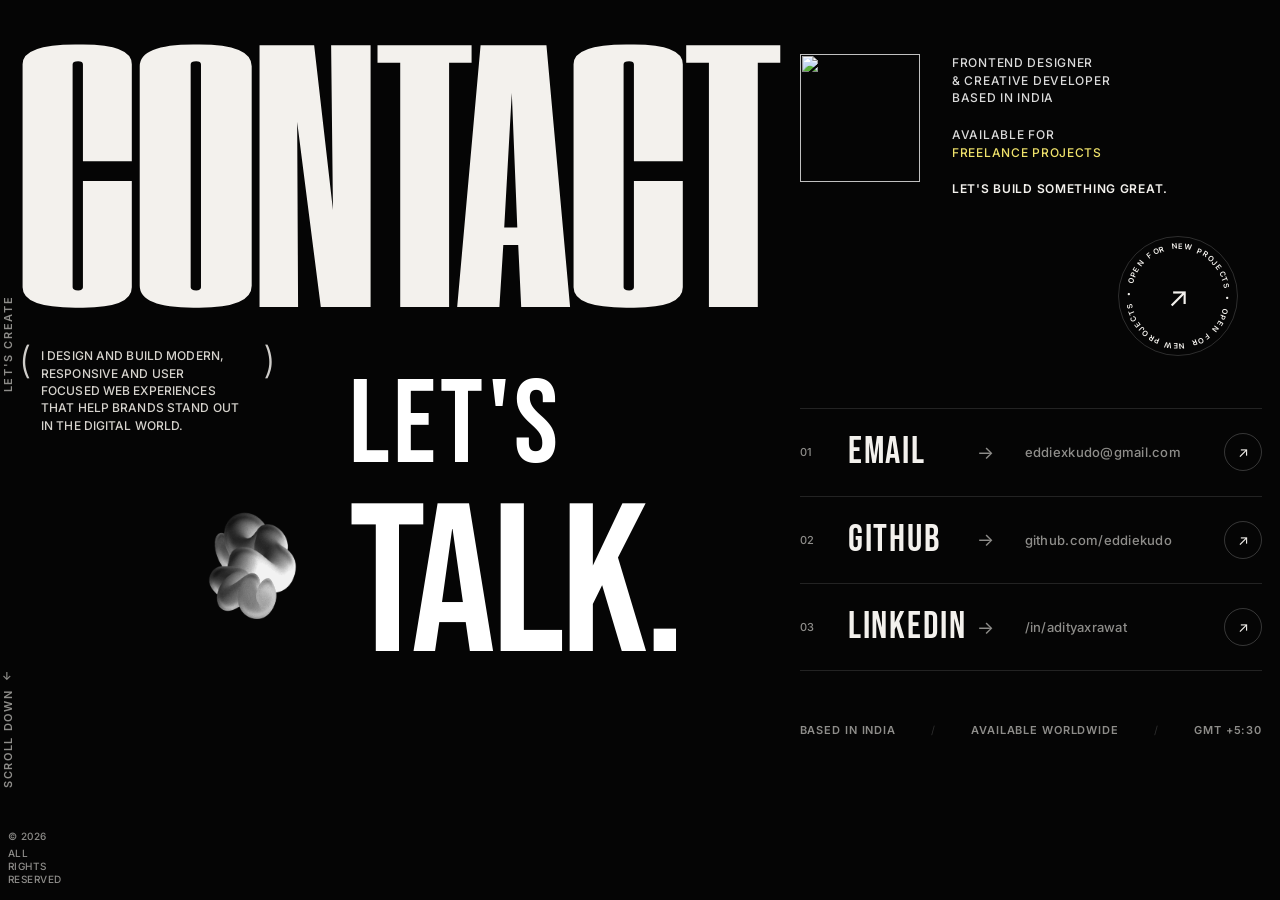
==== figma-ready.html @ 87f1a705 "Initial commit" ====
<!DOCTYPE html>
<html lang="en">
<head>
  <meta charset="UTF-8">
  <meta name="viewport" content="width=device-width, initial-scale=1.0">
  <title>Contact — Portfolio (Figma Ready)</title>
  <link rel="preconnect" href="https://fonts.googleapis.com">
  <link rel="preconnect" href="https://fonts.gstatic.com" crossorigin>
  <link href="https://fonts.googleapis.com/css2?family=Antonio:wght@700&family=Bebas+Neue&family=Saira+Extra+Condensed:wght@700;800&family=Inter:wght@300;400;500;600;700&display=swap" rel="stylesheet">
  <style>
    /* Design System & Custom Tokens */
    :root {
      --bg: #050505;
      --text: #f3f1ed;
      --muted: #8e8d8a;
      --line: rgba(255, 255, 255, 0.12);
      --line-strong: rgba(255, 255, 255, 0.28);
      --accent: #efe26b; /* Accent warm yellow */
      --font-display: "Druk Condensed Super", "Antonio", "Saira Extra Condensed", "Bebas Neue", sans-serif;
      --font-body: "Inter", sans-serif;
      --transition-smooth: all 0.4s cubic-bezier(0.25, 1, 0.5, 1);
    }

    /* Local Druk Font Linking */
    @font-face {
      font-family: "Druk Condensed Super";
      src: url("assets/fonts/DrukXXCond-Super.woff2") format("woff2"),
           url("assets/fonts/DrukXXCond-Super-Trial.otf") format("opentype"),
           url("assets/fonts/DrukXXCond-Super.woff") format("woff"),
           url("assets/fonts/DrukXXCond-Super.ttf") format("truetype"),
           url("assets/fonts/DrukXXCond-Super.otf") format("opentype");
      font-weight: 900;
      font-style: normal;
      font-display: swap;
    }

    /* Reset and Global Styles */
    * {
      box-sizing: border-box;
      margin: 0;
      padding: 0;
    }

    html, body {
      background-color: var(--bg);
      color: var(--text);
      font-family: var(--font-body);
      overflow-x: hidden;
      min-height: 100vh;
      -webkit-font-smoothing: antialiased;
    }

    /* Page Container */
    .page {
      padding: 32px 48px 24px;
      min-height: 100vh;
      display: flex;
      flex-direction: column;
      justify-content: space-between;
      max-width: 1800px;
      margin: 0 auto;
    }

    /* Header Topbar */
    .topbar {
      display: flex;
      justify-content: space-between;
      align-items: center;
      font-size: 12px;
      font-weight: 600;
      letter-spacing: 0.12em;
      text-transform: uppercase;
      color: var(--text);
      z-index: 10;
    }

    .topbar .brand {
      display: flex;
      align-items: center;
    }

    .topbar .brand .dot {
      width: 6px;
      height: 6px;
      border-radius: 50%;
      background-color: var(--text);
      display: inline-block;
      margin-left: 8px;
    }

    .topbar .menu {
      display: flex;
      align-items: center;
      cursor: pointer;
      transition: opacity 0.2s ease;
    }

    .topbar .menu:hover {
      opacity: 0.8;
    }

    .topbar .menu .plus {
      margin-left: 8px;
      font-size: 13px;
      font-weight: 400;
    }

    /* Hero Section Layout Grid */
    .hero {
      display: grid;
      grid-template-columns: 1.45fr 1fr;
      gap: 64px;
      margin-top: 40px;
      align-items: start;
      flex-grow: 1;
    }

    /* Left Column */
    .left-col {
      position: relative;
      padding-left: 88px; /* Room for absolutely positioned vertical indicators */
      height: 100%;
      display: flex;
      flex-direction: column;
    }

    /* Sidebar Information on Far Left */
    .sidebar-info {
      position: absolute;
      left: 0;
      top: 0;
      bottom: 0;
      width: 88px;
      pointer-events: none;
    }

    .vertical-label {
      font-size: 11px;
      font-weight: 600;
      letter-spacing: 0.15em;
      color: var(--muted);
      text-transform: uppercase;
      position: absolute;
      white-space: nowrap;
    }

    .vertical-label.lets-create {
      top: 35%;
      transform: rotate(-90deg) translateX(-50%);
      transform-origin: left center;
    }

    .vertical-label.scroll-down {
      bottom: 150px;
      transform: rotate(-90deg) translateX(-50%);
      transform-origin: left center;
      display: flex;
      align-items: center;
      gap: 8px;
    }

    .vertical-label.scroll-down .arrow-down {
      transform: rotate(90deg); /* Adjust arrow for reading perspective */
      display: inline-block;
    }

    .copyright {
      position: absolute;
      left: 0;
      bottom: 0;
      display: flex;
      flex-direction: column;
      gap: 4px;
      font-size: 10px;
      font-weight: 500;
      letter-spacing: 0.05em;
      color: var(--muted);
      line-height: 1.3;
    }

    /* CONTACT Title */
    .contact-title {
      font-family: var(--font-display);
      font-weight: 900;
      font-size: clamp(80px, 27.5vw, 415px);
      line-height: 0.8;
      letter-spacing: -0.01vw;
      text-transform: uppercase;
      color: var(--text);
      margin-bottom: 40px;
      display: inline-block;
      transform: scaleX(2.67);
      transform-origin: left center;
    }

    /* Left Subgrid Structure */
    .left-subgrid {
      display: grid;
      grid-template-columns: 1.05fr 1fr;
      grid-template-rows: auto auto;
      column-gap: 48px;
      row-gap: 24px;
    }

    .intro-box {
      grid-row: 1;
      grid-column: 1;
      align-self: start;
      position: relative;
      padding: 0 28px;
      max-width: 320px;
    }

    .lets-text-wrapper {
      grid-row: 1;
      grid-column: 2;
      align-self: start;
    }

    .hand-card-wrapper {
      grid-row: 2;
      grid-column: 1;
      align-self: end;
    }

    .talk-text-wrapper {
      grid-row: 2;
      grid-column: 2;
      align-self: end;
    }

    .intro-text {
      font-size: 13px;
      font-weight: 500;
      line-height: 1.45;
      letter-spacing: 0.01em;
      color: #d6d3cd;
      text-transform: uppercase;
    }

    .paren {
      position: absolute;
      font-size: 44px;
      font-weight: 300;
      line-height: 1;
      color: var(--text);
      opacity: 0.85;
    }

    .paren-left {
      left: 4px;
      top: -8px;
    }

    .paren-right {
      right: 4px;
      top: -8px;
    }

    .hand-card {
      position: relative;
      width: 172px;
      aspect-ratio: 0.72;
      margin-left: auto; /* Push card to align with the right of column 1 */
      cursor: pointer;
    }

    .hand-card img,
    .hand-card model-viewer {
      width: 100%;
      height: 100%;
      object-fit: contain;
      transition: transform 0.8s cubic-bezier(0.25, 1, 0.5, 1);
    }

    .hand-card img {
      filter: invert(1) contrast(1.15) brightness(0.95);
      mix-blend-mode: screen; /* Removes background of the inverted image to float like a sticker */
    }

    .hand-card:hover img,
    .hand-card:hover model-viewer {
      transform: scale(1.06);
    }

    .lets-talk-wrapper {
      grid-row: 1 / span 2;
      grid-column: 2;
      align-self: start;
      color: #fff;
      font-family: 'Bebas Neue', sans-serif;
      white-space: nowrap;
    }

    .lets-text {
      margin: 0;
      font-size: clamp(80px, 9.25vw, 140px);
      line-height: 1.357;
      letter-spacing: 4.2px;
      text-transform: uppercase;
      font-weight: 400;
    }

    .talk-text {
      margin: 0;
      font-size: clamp(140px, 16.5vw, 250px);
      line-height: 0.76;
      letter-spacing: -5px;
      text-transform: uppercase;
      font-weight: 400;
    }

    /* Right Column */
    .right-col {
      display: flex;
      flex-direction: column;
      gap: 40px;
      padding-top: 12px;
    }

    /* Bio Section with Spark + Text */
    .bio-container {
      display: flex;
      gap: 32px;
      align-items: flex-start;
    }

    .wheel-wrapper {
      flex-shrink: 0;
      width: 142px;
      height: 152px;
      position: relative;
    }

    .wheel-graphic {
      width: 100%;
      height: 100%;
      object-fit: contain;
      display: block;
    }

    @keyframes slow-spin {
      from {
        transform: rotate(0deg);
      }
      to {
        transform: rotate(360deg);
      }
    }

    .bio-text {
      display: flex;
      flex-direction: column;
      gap: 20px;
    }

    .bio-paragraph {
      font-size: 13px;
      font-weight: 500;
      line-height: 1.45;
      letter-spacing: 0.06em;
      color: #dbdbdb;
      text-transform: uppercase;
    }

    .bio-paragraph .accent {
      color: var(--accent);
    }

    .bio-cta {
      font-size: 13px;
      font-weight: 600;
      letter-spacing: 0.06em;
      color: var(--text);
      text-transform: uppercase;
    }

    /* Badge Rotating Container */
    .badge-container {
      display: flex;
      justify-content: flex-end;
      padding-right: 24px;
    }

    .ring {
      position: relative;
      width: 120px;
      height: 120px;
      border-radius: 50%;
      border: 1px solid rgba(255, 255, 255, 0.16);
      display: grid;
      place-items: center;
      cursor: pointer;
      transition: border-color 0.3s ease;
    }

    .ring:hover {
      border-color: rgba(255, 255, 255, 0.4);
    }

    .circle-text {
      position: absolute;
      inset: 0;
      border-radius: 50%;
      animation: spin 20s linear infinite;
    }

    .circle-text span {
      position: absolute;
      left: 50%;
      top: 50%;
      transform-origin: 0 0;
      color: var(--text);
      font-size: 7.5px;
      font-weight: 600;
      letter-spacing: 0.08em;
      text-transform: uppercase;
      white-space: pre;
    }

    .center-arrow {
      font-size: 28px;
      line-height: 1;
      color: var(--text);
      transition: transform 0.4s cubic-bezier(0.25, 1, 0.5, 1);
    }

    .ring:hover .center-arrow {
      transform: scale(1.15) translate(2px, -2px);
    }

    /* Spin Animation */
    @keyframes spin {
      to {
        transform: rotate(360deg);
      }
    }

    /* Contact Rows List */
    .contact-list {
      border-top: 1px solid var(--line);
      margin-top: 12px;
    }

    .contact-row {
      display: grid;
      grid-template-columns: 48px 1.5fr 48px 2.2fr 48px;
      align-items: center;
      padding: 24px 0;
      border-bottom: 1px solid var(--line);
      text-decoration: none;
      color: var(--text);
      transition: border-color 0.3s ease;
    }

    .row-idx {
      font-size: 11px;
      font-weight: 500;
      letter-spacing: 0.05em;
      color: var(--muted);
    }

    .row-label {
      font-family: 'Bebas Neue', sans-serif;
      font-size: clamp(24px, 3vw, 42px);
      line-height: 1.0;
      letter-spacing: 0.05em;
      text-transform: uppercase;
      font-weight: 400;
      display: inline-block;
      transition: transform 0.4s cubic-bezier(0.25, 1, 0.5, 1);
    }

    .row-arrow-inline {
      font-size: 18px;
      color: var(--muted);
      transition: transform 0.4s cubic-bezier(0.25, 1, 0.5, 1), color 0.3s ease;
    }

    .row-value {
      font-size: 13px;
      font-weight: 500;
      letter-spacing: 0.02em;
      color: var(--muted);
      transition: color 0.3s ease, transform 0.4s cubic-bezier(0.25, 1, 0.5, 1);
    }

    .row-go-circle {
      width: 38px;
      height: 38px;
      border-radius: 50%;
      border: 1px solid rgba(255, 255, 255, 0.2);
      display: grid;
      place-items: center;
      justify-self: end;
      transition: var(--transition-smooth);
    }

    .row-go-arrow {
      font-size: 14px;
      line-height: 1;
      color: var(--text);
      transition: transform 0.4s cubic-bezier(0.25, 1, 0.5, 1), color 0.3s ease;
    }

    /* Premium Hover Interactions for List Items */
    .contact-row:hover {
      border-color: var(--line-strong);
    }

    .contact-row:hover .row-label {
      transform: translateX(6px);
    }

    .contact-row:hover .row-arrow-inline {
      transform: translateX(8px);
      color: var(--accent);
    }

    .contact-row:hover .row-value {
      color: var(--text);
      transform: translateX(4px);
    }

    .contact-row:hover .row-go-circle {
      background-color: var(--text);
      border-color: var(--text);
      transform: scale(1.08) rotate(45deg);
    }

    .contact-row:hover .row-go-arrow {
      color: var(--bg);
    }

    /* Footer Section */
    .footer {
      display: flex;
      justify-content: space-between;
      align-items: center;
      font-size: 11px;
      font-weight: 600;
      letter-spacing: 0.08em;
      color: var(--muted);
      text-transform: uppercase;
      margin-top: 12px;
    }

    .footer-sep {
      color: rgba(255, 255, 255, 0.16);
      font-weight: 400;
    }

    /* ==========================================================================
       Responsive Breakpoints
       ========================================================================== */

    /* Laptop / Small Desktop */
    @media (max-width: 1300px) {
      .hero {
        gap: 40px;
      }
      .left-col {
        padding-left: 72px;
      }
      .sidebar-info {
        width: 72px;
      }
      .left-subgrid {
        gap: 32px;
      }
    }

    /* Tablet Layout */
    @media (max-width: 1024px) {
      .hero {
        grid-template-columns: 1fr;
        gap: 56px;
        margin-top: 24px;
      }
      
      .left-col {
        padding-left: 0; /* Remove side area on tablet for horizontal room */
      }

      .sidebar-info {
        display: none; /* Hide rotated labels on tablet */
      }

      .left-subgrid {
        grid-template-columns: 1.1fr 1fr;
      }

      .right-col {
        gap: 48px;
        padding-top: 0;
      }

      .badge-container {
        justify-content: flex-start;
      }
    }

    /* Small Tablet / Mobile */
    @media (max-width: 768px) {
      .page {
        padding: 24px 20px 20px;
      }

      .headline {
        margin-bottom: 24px;
      }

      .left-subgrid {
        display: flex;
        flex-direction: column;
        gap: 24px;
        align-items: flex-start;
      }

      .intro-box {
        order: 1;
        padding: 0 20px;
        max-width: none;
      }

      .lets-talk-wrapper {
        order: 2;
      }

      .hand-card-wrapper {
        order: 3;
        width: 100%;
      }

      .wheel-wrapper {
        width: 80px;
        height: 86px;
        margin-bottom: 8px;
      }

      .paren-left {
        left: 0;
      }

      .paren-right {
        right: 0;
      }

      .hand-card {
        margin-left: 0; /* Align left on mobile */
        width: 100%;
        max-width: 200px;
        aspect-ratio: 0.75;
      }

      .lets-text {
        font-size: clamp(60px, 10vw, 100px);
      }
      
      .talk-text {
        font-size: clamp(100px, 16vw, 180px);
      }

      /* Compact List Row for Mobile */
      .contact-row {
        grid-template-columns: 32px 1fr auto;
        grid-template-areas: 
          "idx label go"
          "idx value value";
        gap: 8px 12px;
        padding: 18px 0;
      }

      .row-idx {
        grid-area: idx;
        align-self: start;
        margin-top: 4px;
      }

      .row-label {
        grid-area: label;
        font-size: clamp(28px, 6vw, 40px);
      }

      .row-arrow-inline {
        display: none; /* Hide intermediate arrow on mobile */
      }

      .row-value {
        grid-area: value;
        font-size: 12px;
        opacity: 0.85;
      }

      .row-go-circle {
        grid-area: go;
        width: 34px;
        height: 34px;
        align-self: center;
      }

      /* Disable transitions on mobile row labels/arrows to prevent layout jumping */
      .contact-row:hover .row-label,
      .contact-row:hover .row-value {
        transform: none;
      }

      .footer {
        flex-wrap: wrap;
        gap: 12px;
        justify-content: center;
        text-align: center;
        line-height: 1.5;
      }

      .footer-sep {
        display: none; /* Hide separators, rely on wrapping */
      }
      
      .footer span {
        width: 100%;
      }
    }

    /* Very Small Screen Mobile */
    @media (max-width: 480px) {
      .topbar {
        font-size: 11px;
      }
      
      .topbar .brand .dot {
        width: 5px;
        height: 5px;
        margin-left: 6px;
      }

      .lets-text {
        font-size: 54px;
      }
      
      .talk-text {
        font-size: 96px;
      }

      .intro-text {
        font-size: 12px;
      }
    }

    /* Proportional Scaling Overrides for Desktop aspect ratios */
    @media (min-width: 1200px) {
      .page {
        padding: 2.1vh 1.4vw 1.6vh;
        max-width: 100%;
        width: 100%;
        min-height: 100vh;
        box-sizing: border-box;
        display: flex;
        flex-direction: column;
        justify-content: center;
      }
      
      .hero {
        grid-template-columns: 61.8% 1fr;
        gap: 1vw;
        margin-top: 2.6vh;
      }
      
      .left-col {
        padding-left: 0;
      }
      
      .sidebar-info {
        position: absolute;
        left: -0.8vw;
        width: 1.5vw;
      }
      
      .contact-title {
        font-size: 27.5vw;
        margin-bottom: 2.6vh;
      }
      
      .left-subgrid {
        grid-template-columns: 39.8% 1fr;
        column-gap: 3.2%;
      }
      
      .intro-box {
        max-width: 85%;
        padding: 0 1.8vw;
      }
      
      .intro-text {
        font-size: clamp(12px, 0.85vw, 16px);
      }
      
      .paren {
        font-size: clamp(36px, 2.9vw, 56px);
      }
      
      .paren-left {
        left: 0.2vw;
        top: -0.5vw;
      }
      
      .paren-right {
        right: 0.2vw;
        top: -0.5vw;
      }
      
      .hand-card {
        width: 46%;
      }
      
      .lets-text {
        font-size: 9.25vw;
        line-height: 1.357;
        letter-spacing: 0.3vw;
      }
      
      .talk-text {
        font-size: 16.5vw;
        line-height: 0.76;
        letter-spacing: -0.33vw;
      }
      
      .wheel-wrapper {
        width: 9.4vw;
        height: 10vw;
      }
      
      .bio-paragraph {
        font-size: clamp(12px, 0.85vw, 16px);
      }
      
      .bio-cta {
        font-size: clamp(12px, 0.85vw, 16px);
      }
    }
  </style>
</head>
<body>
  <main class="page">


    <!-- Main Layout Grid -->
    <div class="hero" aria-label="Contact portfolio content">
      
      <!-- Left Column -->
      <section class="left-col">
        <!-- Far-left sidebar elements (absolutely positioned inside left-col) -->
        <div class="sidebar-info" aria-hidden="true">
          <div class="vertical-label lets-create">LET'S CREATE</div>
          <div class="vertical-label scroll-down">
            SCROLL DOWN <span class="arrow-down">↓</span>
          </div>
          <div class="copyright">
            <span>© 2026</span>
            <span>ALL RIGHTS RESERVED</span>
          </div>
        </div>

        <!-- Main Content of Left Column -->
        <div class="left-content">
          <h1 class="contact-title">CONTACT</h1>

          <!-- Bottom Left Sub-grid -->
          <div class="left-subgrid">
            
            <!-- Row 1, Col 1: Parenthesized Intro Text -->
            <div class="intro-box">
              <span class="paren paren-left">(</span>
              <p class="intro-text">
                I DESIGN AND BUILD MODERN,<br>
                RESPONSIVE AND USER<br>
                FOCUSED WEB EXPERIENCES<br>
                THAT HELP BRANDS STAND OUT<br>
                IN THE DIGITAL WORLD.
              </p>
              <span class="paren paren-right">)</span>
            </div>

            <!-- Column 2: "LET'S TALK." -->
            <div class="lets-talk-wrapper">
              <p class="lets-text">LET'S</p>
              <p class="talk-text">TALK.</p>
            </div>

            <!-- Row 2, Col 1: Hand Image Card -->
            <div class="hand-card-wrapper">
              <div class="hand-card">
                <img src="assets/sculpture.png" alt="An abstract grainy clay sculpture">
              </div>
            </div>

          </div>
        </div>
      </section>

      <!-- Right Column -->
      <aside class="right-col">
        <!-- Bio Section -->
        <div class="bio-container">
          <div class="wheel-wrapper" aria-hidden="true">
            <img class="wheel-graphic" src="https://www.figma.com/api/mcp/asset/be5097e3-e43b-4c0f-b7e5-cf42ca9b617f" alt="">
          </div>
          <div class="bio-text">
            <p class="bio-paragraph">FRONTEND DESIGNER<br>& CREATIVE DEVELOPER<br>BASED IN INDIA</p>
            <p class="bio-paragraph">AVAILABLE FOR<br><span class="accent">FREELANCE PROJECTS</span></p>
            <p class="bio-cta">LET'S BUILD SOMETHING GREAT.</p>
          </div>
        </div>

        <!-- Circular Rotating Badge -->
        <div class="badge-container">
          <div class="ring" aria-label="Open for new projects badge">
            <div class="circle-text" id="circleText"></div>
            <div class="center-arrow">↗</div>
          </div>
        </div>

        <!-- Contact Rows -->
        <div class="contact-list" role="list">
          <a href="mailto:eddiexkudo@gmail.com" class="contact-row" role="listitem" target="_blank" rel="noopener noreferrer">
            <span class="row-idx">01</span>
            <span class="row-label">EMAIL</span>
            <span class="row-arrow-inline">→</span>
            <span class="row-value">eddiexkudo@gmail.com</span>
            <span class="row-go-circle">
              <span class="row-go-arrow">↗</span>
            </span>
          </a>
          <a href="https://github.com/eddiekudo" class="contact-row" role="listitem" target="_blank" rel="noopener noreferrer">
            <span class="row-idx">02</span>
            <span class="row-label">GITHUB</span>
            <span class="row-arrow-inline">→</span>
            <span class="row-value">github.com/eddiekudo</span>
            <span class="row-go-circle">
              <span class="row-go-arrow">↗</span>
            </span>
          </a>
          <a href="https://www.linkedin.com/in/adityaxrawat" class="contact-row" role="listitem" target="_blank" rel="noopener noreferrer">
            <span class="row-idx">03</span>
            <span class="row-label">LINKEDIN</span>
            <span class="row-arrow-inline">→</span>
            <span class="row-value">/in/adityaxrawat</span>
            <span class="row-go-circle">
              <span class="row-go-arrow">↗</span>
            </span>
          </a>
        </div>

        <!-- Right Column Footer -->
        <footer class="footer">
          <span>BASED IN INDIA</span>
          <span class="footer-sep">/</span>
          <span>AVAILABLE WORLDWIDE</span>
          <span class="footer-sep">/</span>
          <span>GMT +5:30</span>
        </footer>
      </aside>

    </div>
  </main>

  <script>
    // Inject spinning circular text
    const text = "• OPEN FOR NEW PROJECTS • OPEN FOR NEW PROJECTS ";
    const circle = document.getElementById("circleText");
    const radius = 54; // Match the container radius
    const chars = [...text];
    const step = 360 / chars.length;

    circle.innerHTML = chars.map((ch, i) => {
      const angle = i * step;
      return `<span style="transform: rotate(${angle}deg) translate(${radius}px) rotate(90deg)">${ch}</span>`;
    }).join("");
  </script>
</body>
</html>
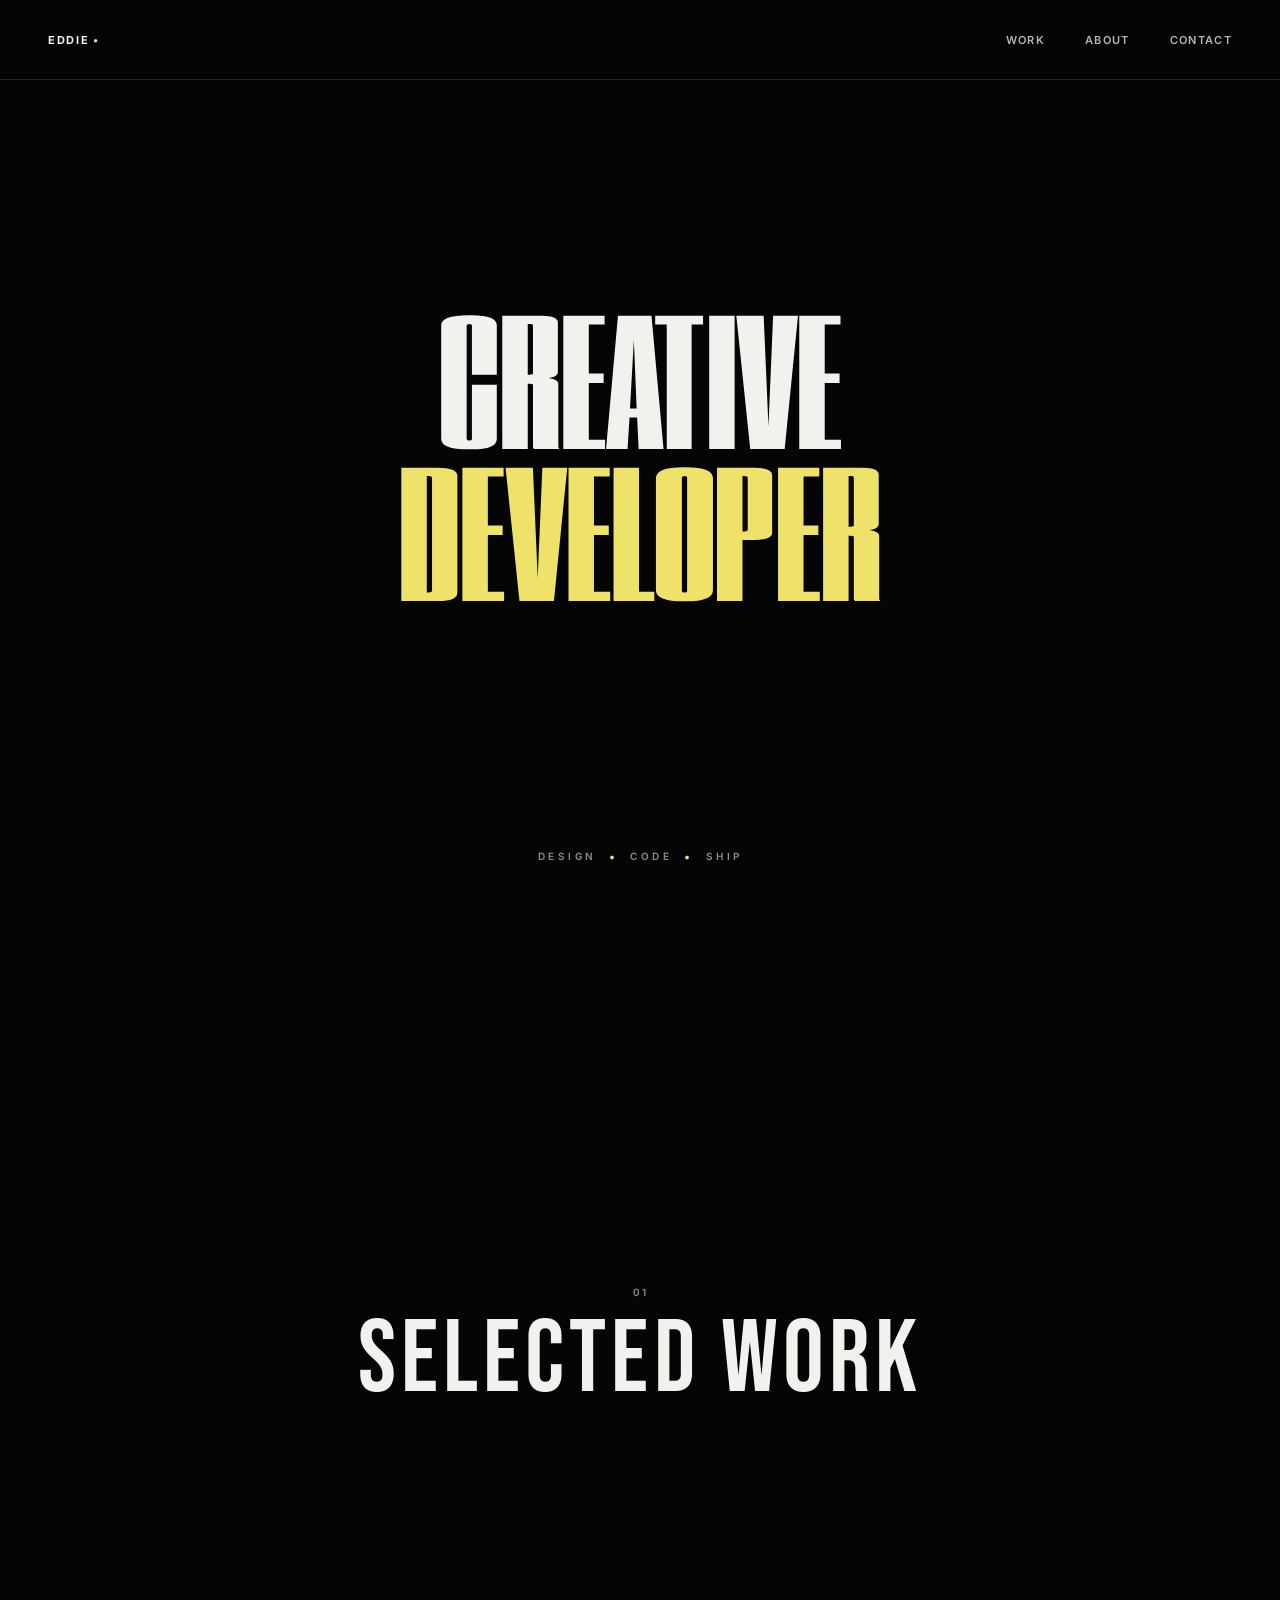
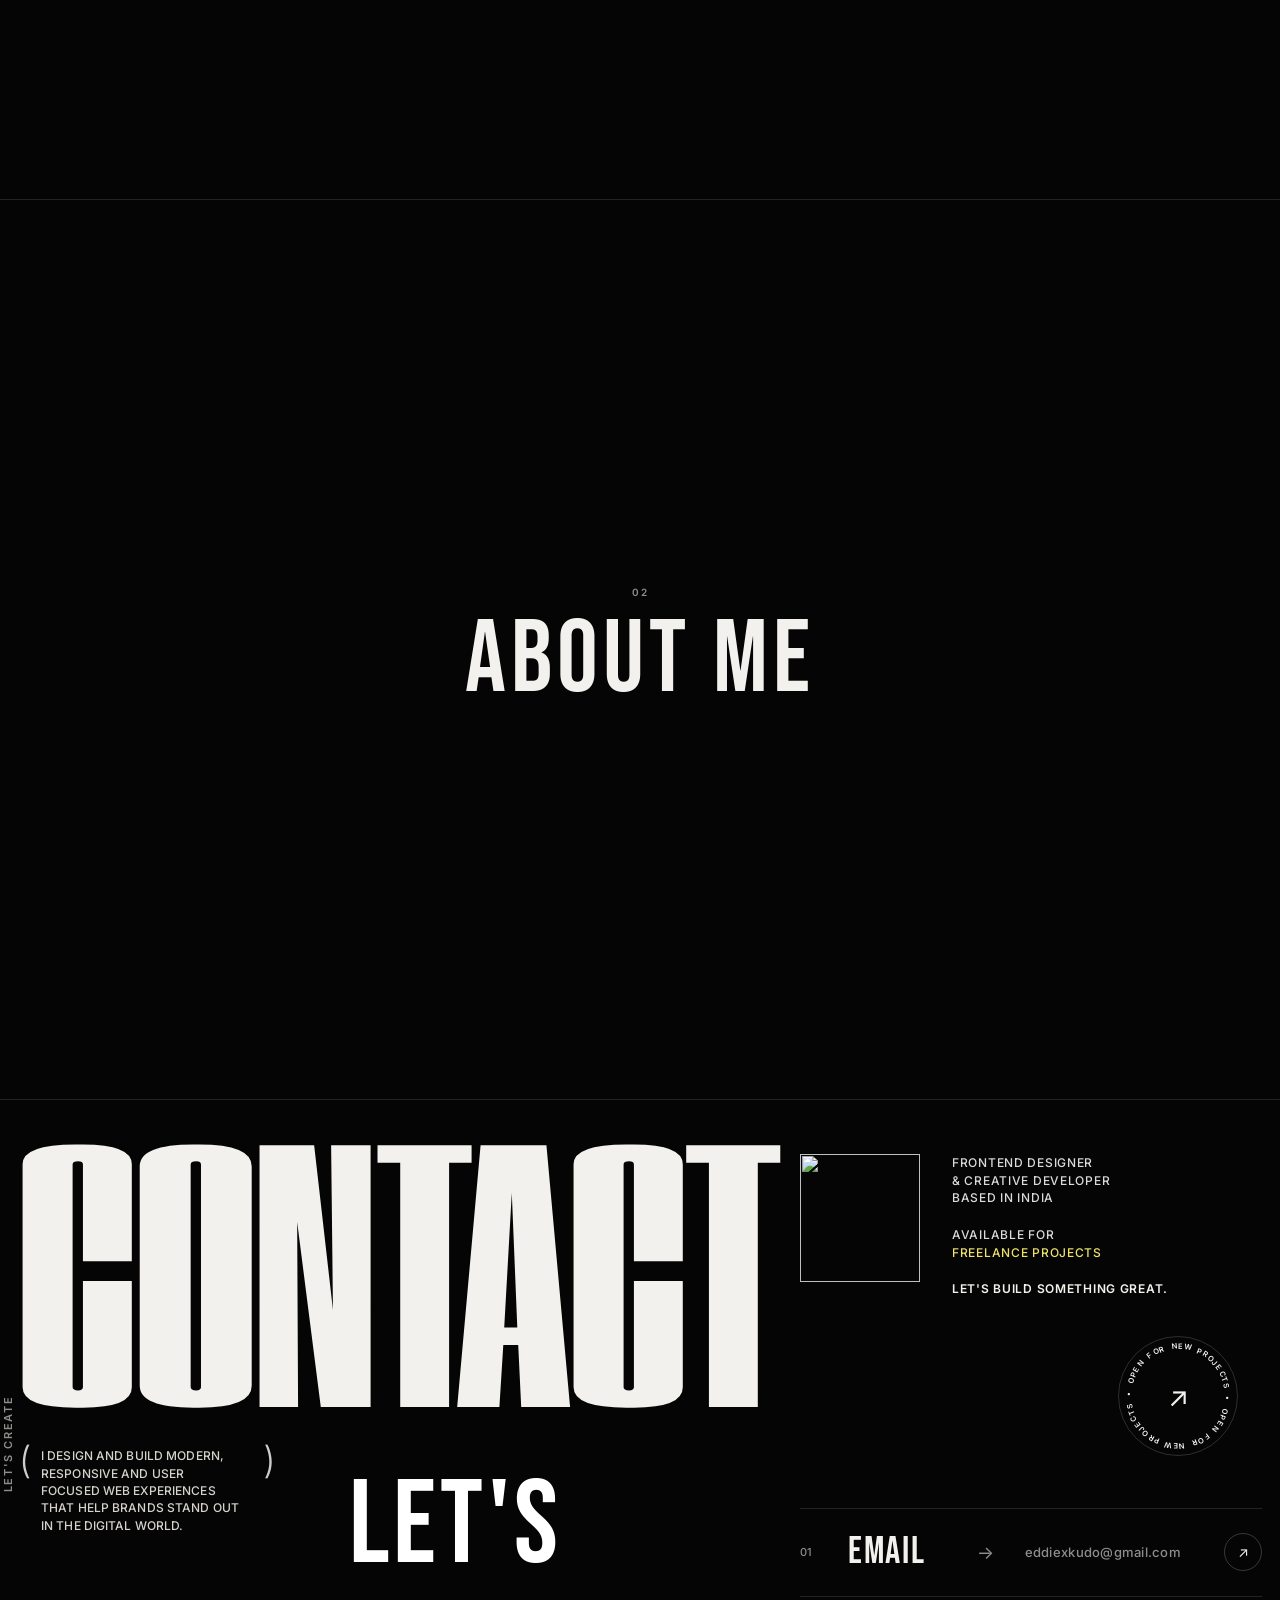
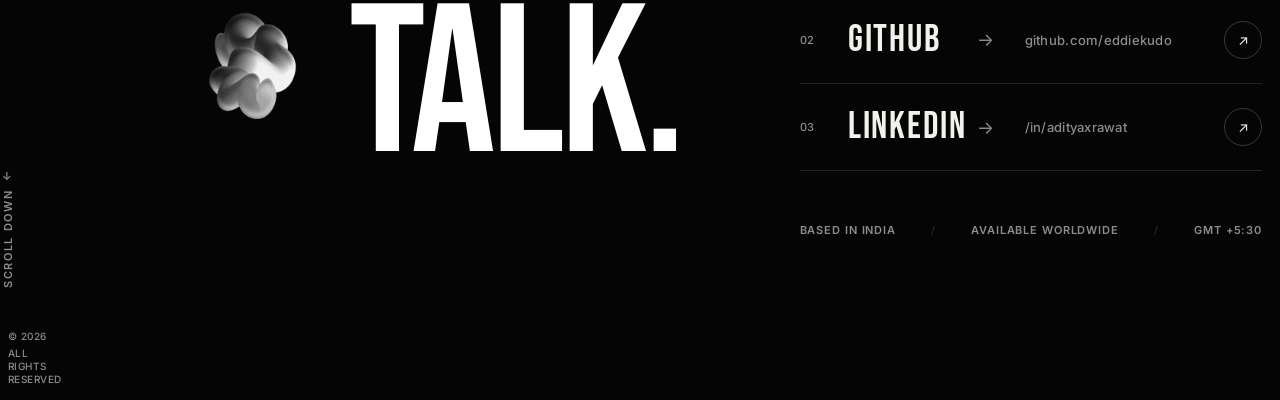
==== commit 60540f81: "Implement minimalist Home, Work, and About templates with sticky global navbar" ====
--- a/figma-ready.html
+++ b/figma-ready.html
@@ -3,845 +3,1052 @@
 <head>
   <meta charset="UTF-8">
   <meta name="viewport" content="width=device-width, initial-scale=1.0">
-  <title>Contact — Portfolio (Figma Ready)</title>
+  <title>Eddie — Portfolio (Figma Ready)</title>
   <link rel="preconnect" href="https://fonts.googleapis.com">
   <link rel="preconnect" href="https://fonts.gstatic.com" crossorigin>
   <link href="https://fonts.googleapis.com/css2?family=Antonio:wght@700&family=Bebas+Neue&family=Saira+Extra+Condensed:wght@700;800&family=Inter:wght@300;400;500;600;700&display=swap" rel="stylesheet">
   <style>
-    /* Design System & Custom Tokens */
-    :root {
-      --bg: #050505;
-      --text: #f3f1ed;
-      --muted: #8e8d8a;
-      --line: rgba(255, 255, 255, 0.12);
-      --line-strong: rgba(255, 255, 255, 0.28);
-      --accent: #efe26b; /* Accent warm yellow */
-      --font-display: "Druk Condensed Super", "Antonio", "Saira Extra Condensed", "Bebas Neue", sans-serif;
-      --font-body: "Inter", sans-serif;
-      --transition-smooth: all 0.4s cubic-bezier(0.25, 1, 0.5, 1);
-    }
-
-    /* Local Druk Font Linking */
-    @font-face {
-      font-family: "Druk Condensed Super";
-      src: url("assets/fonts/DrukXXCond-Super.woff2") format("woff2"),
-           url("assets/fonts/DrukXXCond-Super-Trial.otf") format("opentype"),
-           url("assets/fonts/DrukXXCond-Super.woff") format("woff"),
-           url("assets/fonts/DrukXXCond-Super.ttf") format("truetype"),
-           url("assets/fonts/DrukXXCond-Super.otf") format("opentype");
-      font-weight: 900;
-      font-style: normal;
-      font-display: swap;
-    }
-
-    /* Reset and Global Styles */
-    * {
-      box-sizing: border-box;
-      margin: 0;
-      padding: 0;
-    }
-
-    html, body {
-      background-color: var(--bg);
-      color: var(--text);
-      font-family: var(--font-body);
-      overflow-x: hidden;
-      min-height: 100vh;
-      -webkit-font-smoothing: antialiased;
-    }
-
-    /* Page Container */
-    .page {
-      padding: 32px 48px 24px;
-      min-height: 100vh;
-      display: flex;
-      flex-direction: column;
-      justify-content: space-between;
-      max-width: 1800px;
-      margin: 0 auto;
-    }
-
-    /* Header Topbar */
-    .topbar {
-      display: flex;
-      justify-content: space-between;
-      align-items: center;
-      font-size: 12px;
-      font-weight: 600;
-      letter-spacing: 0.12em;
-      text-transform: uppercase;
-      color: var(--text);
-      z-index: 10;
-    }
-
-    .topbar .brand {
-      display: flex;
-      align-items: center;
-    }
-
-    .topbar .brand .dot {
-      width: 6px;
-      height: 6px;
-      border-radius: 50%;
-      background-color: var(--text);
-      display: inline-block;
-      margin-left: 8px;
-    }
-
-    .topbar .menu {
-      display: flex;
-      align-items: center;
-      cursor: pointer;
-      transition: opacity 0.2s ease;
-    }
-
-    .topbar .menu:hover {
-      opacity: 0.8;
-    }
-
-    .topbar .menu .plus {
-      margin-left: 8px;
-      font-size: 13px;
-      font-weight: 400;
-    }
-
-    /* Hero Section Layout Grid */
-    .hero {
-      display: grid;
-      grid-template-columns: 1.45fr 1fr;
-      gap: 64px;
-      margin-top: 40px;
-      align-items: start;
-      flex-grow: 1;
-    }
-
-    /* Left Column */
-    .left-col {
-      position: relative;
-      padding-left: 88px; /* Room for absolutely positioned vertical indicators */
-      height: 100%;
-      display: flex;
-      flex-direction: column;
-    }
-
-    /* Sidebar Information on Far Left */
-    .sidebar-info {
-      position: absolute;
-      left: 0;
-      top: 0;
-      bottom: 0;
-      width: 88px;
-      pointer-events: none;
-    }
-
-    .vertical-label {
-      font-size: 11px;
-      font-weight: 600;
-      letter-spacing: 0.15em;
-      color: var(--muted);
-      text-transform: uppercase;
-      position: absolute;
-      white-space: nowrap;
-    }
-
-    .vertical-label.lets-create {
-      top: 35%;
-      transform: rotate(-90deg) translateX(-50%);
-      transform-origin: left center;
-    }
-
-    .vertical-label.scroll-down {
-      bottom: 150px;
-      transform: rotate(-90deg) translateX(-50%);
-      transform-origin: left center;
-      display: flex;
-      align-items: center;
-      gap: 8px;
-    }
-
-    .vertical-label.scroll-down .arrow-down {
-      transform: rotate(90deg); /* Adjust arrow for reading perspective */
-      display: inline-block;
-    }
-
-    .copyright {
-      position: absolute;
-      left: 0;
-      bottom: 0;
-      display: flex;
-      flex-direction: column;
-      gap: 4px;
-      font-size: 10px;
-      font-weight: 500;
-      letter-spacing: 0.05em;
-      color: var(--muted);
-      line-height: 1.3;
-    }
-
-    /* CONTACT Title */
-    .contact-title {
-      font-family: var(--font-display);
-      font-weight: 900;
-      font-size: clamp(80px, 27.5vw, 415px);
-      line-height: 0.8;
-      letter-spacing: -0.01vw;
-      text-transform: uppercase;
-      color: var(--text);
-      margin-bottom: 40px;
-      display: inline-block;
-      transform: scaleX(2.67);
-      transform-origin: left center;
-    }
-
-    /* Left Subgrid Structure */
-    .left-subgrid {
-      display: grid;
-      grid-template-columns: 1.05fr 1fr;
-      grid-template-rows: auto auto;
-      column-gap: 48px;
-      row-gap: 24px;
-    }
-
-    .intro-box {
-      grid-row: 1;
-      grid-column: 1;
-      align-self: start;
-      position: relative;
-      padding: 0 28px;
-      max-width: 320px;
-    }
-
-    .lets-text-wrapper {
-      grid-row: 1;
-      grid-column: 2;
-      align-self: start;
-    }
-
-    .hand-card-wrapper {
-      grid-row: 2;
-      grid-column: 1;
-      align-self: end;
-    }
-
-    .talk-text-wrapper {
-      grid-row: 2;
-      grid-column: 2;
-      align-self: end;
-    }
-
-    .intro-text {
-      font-size: 13px;
-      font-weight: 500;
-      line-height: 1.45;
-      letter-spacing: 0.01em;
-      color: #d6d3cd;
-      text-transform: uppercase;
-    }
-
-    .paren {
-      position: absolute;
-      font-size: 44px;
-      font-weight: 300;
-      line-height: 1;
-      color: var(--text);
-      opacity: 0.85;
-    }
-
-    .paren-left {
-      left: 4px;
-      top: -8px;
-    }
-
-    .paren-right {
-      right: 4px;
-      top: -8px;
-    }
-
-    .hand-card {
-      position: relative;
-      width: 172px;
-      aspect-ratio: 0.72;
-      margin-left: auto; /* Push card to align with the right of column 1 */
-      cursor: pointer;
-    }
-
-    .hand-card img,
-    .hand-card model-viewer {
-      width: 100%;
-      height: 100%;
-      object-fit: contain;
-      transition: transform 0.8s cubic-bezier(0.25, 1, 0.5, 1);
-    }
-
-    .hand-card img {
-      filter: invert(1) contrast(1.15) brightness(0.95);
-      mix-blend-mode: screen; /* Removes background of the inverted image to float like a sticker */
-    }
-
-    .hand-card:hover img,
-    .hand-card:hover model-viewer {
-      transform: scale(1.06);
-    }
-
-    .lets-talk-wrapper {
-      grid-row: 1 / span 2;
-      grid-column: 2;
-      align-self: start;
-      color: #fff;
-      font-family: 'Bebas Neue', sans-serif;
-      white-space: nowrap;
-    }
-
-    .lets-text {
-      margin: 0;
-      font-size: clamp(80px, 9.25vw, 140px);
-      line-height: 1.357;
-      letter-spacing: 4.2px;
-      text-transform: uppercase;
-      font-weight: 400;
-    }
-
-    .talk-text {
-      margin: 0;
-      font-size: clamp(140px, 16.5vw, 250px);
-      line-height: 0.76;
-      letter-spacing: -5px;
-      text-transform: uppercase;
-      font-weight: 400;
-    }
-
-    /* Right Column */
-    .right-col {
-      display: flex;
-      flex-direction: column;
-      gap: 40px;
-      padding-top: 12px;
-    }
-
-    /* Bio Section with Spark + Text */
-    .bio-container {
-      display: flex;
-      gap: 32px;
-      align-items: flex-start;
-    }
-
-    .wheel-wrapper {
-      flex-shrink: 0;
-      width: 142px;
-      height: 152px;
-      position: relative;
-    }
-
-    .wheel-graphic {
-      width: 100%;
-      height: 100%;
-      object-fit: contain;
-      display: block;
-    }
-
-    @keyframes slow-spin {
-      from {
-        transform: rotate(0deg);
-      }
-      to {
-        transform: rotate(360deg);
-      }
-    }
-
-    .bio-text {
-      display: flex;
-      flex-direction: column;
-      gap: 20px;
-    }
-
-    .bio-paragraph {
-      font-size: 13px;
-      font-weight: 500;
-      line-height: 1.45;
-      letter-spacing: 0.06em;
-      color: #dbdbdb;
-      text-transform: uppercase;
-    }
-
-    .bio-paragraph .accent {
-      color: var(--accent);
-    }
-
-    .bio-cta {
-      font-size: 13px;
-      font-weight: 600;
-      letter-spacing: 0.06em;
-      color: var(--text);
-      text-transform: uppercase;
-    }
-
-    /* Badge Rotating Container */
-    .badge-container {
-      display: flex;
-      justify-content: flex-end;
-      padding-right: 24px;
-    }
-
-    .ring {
-      position: relative;
-      width: 120px;
-      height: 120px;
-      border-radius: 50%;
-      border: 1px solid rgba(255, 255, 255, 0.16);
-      display: grid;
-      place-items: center;
-      cursor: pointer;
-      transition: border-color 0.3s ease;
-    }
-
-    .ring:hover {
-      border-color: rgba(255, 255, 255, 0.4);
-    }
-
-    .circle-text {
-      position: absolute;
-      inset: 0;
-      border-radius: 50%;
-      animation: spin 20s linear infinite;
-    }
-
-    .circle-text span {
-      position: absolute;
-      left: 50%;
-      top: 50%;
-      transform-origin: 0 0;
-      color: var(--text);
-      font-size: 7.5px;
-      font-weight: 600;
-      letter-spacing: 0.08em;
-      text-transform: uppercase;
-      white-space: pre;
-    }
-
-    .center-arrow {
-      font-size: 28px;
-      line-height: 1;
-      color: var(--text);
-      transition: transform 0.4s cubic-bezier(0.25, 1, 0.5, 1);
-    }
-
-    .ring:hover .center-arrow {
-      transform: scale(1.15) translate(2px, -2px);
-    }
-
-    /* Spin Animation */
-    @keyframes spin {
-      to {
-        transform: rotate(360deg);
-      }
-    }
-
-    /* Contact Rows List */
-    .contact-list {
-      border-top: 1px solid var(--line);
-      margin-top: 12px;
-    }
-
-    .contact-row {
-      display: grid;
-      grid-template-columns: 48px 1.5fr 48px 2.2fr 48px;
-      align-items: center;
-      padding: 24px 0;
-      border-bottom: 1px solid var(--line);
-      text-decoration: none;
-      color: var(--text);
-      transition: border-color 0.3s ease;
-    }
-
-    .row-idx {
-      font-size: 11px;
-      font-weight: 500;
-      letter-spacing: 0.05em;
-      color: var(--muted);
-    }
-
-    .row-label {
-      font-family: 'Bebas Neue', sans-serif;
-      font-size: clamp(24px, 3vw, 42px);
-      line-height: 1.0;
-      letter-spacing: 0.05em;
-      text-transform: uppercase;
-      font-weight: 400;
-      display: inline-block;
-      transition: transform 0.4s cubic-bezier(0.25, 1, 0.5, 1);
-    }
-
-    .row-arrow-inline {
-      font-size: 18px;
-      color: var(--muted);
-      transition: transform 0.4s cubic-bezier(0.25, 1, 0.5, 1), color 0.3s ease;
-    }
-
-    .row-value {
-      font-size: 13px;
-      font-weight: 500;
-      letter-spacing: 0.02em;
-      color: var(--muted);
-      transition: color 0.3s ease, transform 0.4s cubic-bezier(0.25, 1, 0.5, 1);
-    }
-
-    .row-go-circle {
-      width: 38px;
-      height: 38px;
-      border-radius: 50%;
-      border: 1px solid rgba(255, 255, 255, 0.2);
-      display: grid;
-      place-items: center;
-      justify-self: end;
-      transition: var(--transition-smooth);
-    }
-
-    .row-go-arrow {
-      font-size: 14px;
-      line-height: 1;
-      color: var(--text);
-      transition: transform 0.4s cubic-bezier(0.25, 1, 0.5, 1), color 0.3s ease;
-    }
-
-    /* Premium Hover Interactions for List Items */
-    .contact-row:hover {
-      border-color: var(--line-strong);
-    }
-
-    .contact-row:hover .row-label {
-      transform: translateX(6px);
-    }
-
-    .contact-row:hover .row-arrow-inline {
-      transform: translateX(8px);
-      color: var(--accent);
-    }
-
-    .contact-row:hover .row-value {
-      color: var(--text);
-      transform: translateX(4px);
-    }
-
-    .contact-row:hover .row-go-circle {
-      background-color: var(--text);
-      border-color: var(--text);
-      transform: scale(1.08) rotate(45deg);
-    }
-
-    .contact-row:hover .row-go-arrow {
-      color: var(--bg);
-    }
-
-    /* Footer Section */
-    .footer {
-      display: flex;
-      justify-content: space-between;
-      align-items: center;
-      font-size: 11px;
-      font-weight: 600;
-      letter-spacing: 0.08em;
-      color: var(--muted);
-      text-transform: uppercase;
-      margin-top: 12px;
-    }
-
-    .footer-sep {
-      color: rgba(255, 255, 255, 0.16);
-      font-weight: 400;
-    }
-
-    /* ==========================================================================
-       Responsive Breakpoints
-       ========================================================================== */
-
-    /* Laptop / Small Desktop */
-    @media (max-width: 1300px) {
-      .hero {
-        gap: 40px;
-      }
-      .left-col {
-        padding-left: 72px;
-      }
-      .sidebar-info {
-        width: 72px;
-      }
-      .left-subgrid {
-        gap: 32px;
-      }
-    }
-
-    /* Tablet Layout */
-    @media (max-width: 1024px) {
-      .hero {
-        grid-template-columns: 1fr;
-        gap: 56px;
-        margin-top: 24px;
-      }
-      
-      .left-col {
-        padding-left: 0; /* Remove side area on tablet for horizontal room */
-      }
-
-      .sidebar-info {
-        display: none; /* Hide rotated labels on tablet */
-      }
-
-      .left-subgrid {
-        grid-template-columns: 1.1fr 1fr;
-      }
-
-      .right-col {
-        gap: 48px;
-        padding-top: 0;
-      }
-
-      .badge-container {
-        justify-content: flex-start;
-      }
-    }
-
-    /* Small Tablet / Mobile */
-    @media (max-width: 768px) {
-      .page {
-        padding: 24px 20px 20px;
-      }
-
-      .headline {
-        margin-bottom: 24px;
-      }
-
-      .left-subgrid {
-        display: flex;
-        flex-direction: column;
-        gap: 24px;
-        align-items: flex-start;
-      }
-
-      .intro-box {
-        order: 1;
-        padding: 0 20px;
-        max-width: none;
-      }
-
-      .lets-talk-wrapper {
-        order: 2;
-      }
-
-      .hand-card-wrapper {
-        order: 3;
-        width: 100%;
-      }
-
-      .wheel-wrapper {
-        width: 80px;
-        height: 86px;
-        margin-bottom: 8px;
-      }
-
-      .paren-left {
-        left: 0;
-      }
-
-      .paren-right {
-        right: 0;
-      }
-
-      .hand-card {
-        margin-left: 0; /* Align left on mobile */
-        width: 100%;
-        max-width: 200px;
-        aspect-ratio: 0.75;
-      }
-
-      .lets-text {
-        font-size: clamp(60px, 10vw, 100px);
-      }
-      
-      .talk-text {
-        font-size: clamp(100px, 16vw, 180px);
-      }
-
-      /* Compact List Row for Mobile */
-      .contact-row {
-        grid-template-columns: 32px 1fr auto;
-        grid-template-areas: 
-          "idx label go"
-          "idx value value";
-        gap: 8px 12px;
-        padding: 18px 0;
-      }
-
-      .row-idx {
-        grid-area: idx;
-        align-self: start;
-        margin-top: 4px;
-      }
-
-      .row-label {
-        grid-area: label;
-        font-size: clamp(28px, 6vw, 40px);
-      }
-
-      .row-arrow-inline {
-        display: none; /* Hide intermediate arrow on mobile */
-      }
-
-      .row-value {
-        grid-area: value;
-        font-size: 12px;
-        opacity: 0.85;
-      }
-
-      .row-go-circle {
-        grid-area: go;
-        width: 34px;
-        height: 34px;
-        align-self: center;
-      }
-
-      /* Disable transitions on mobile row labels/arrows to prevent layout jumping */
-      .contact-row:hover .row-label,
-      .contact-row:hover .row-value {
-        transform: none;
-      }
-
-      .footer {
-        flex-wrap: wrap;
-        gap: 12px;
-        justify-content: center;
-        text-align: center;
-        line-height: 1.5;
-      }
-
-      .footer-sep {
-        display: none; /* Hide separators, rely on wrapping */
-      }
-      
-      .footer span {
-        width: 100%;
-      }
-    }
-
-    /* Very Small Screen Mobile */
-    @media (max-width: 480px) {
-      .topbar {
-        font-size: 11px;
-      }
-      
-      .topbar .brand .dot {
-        width: 5px;
-        height: 5px;
-        margin-left: 6px;
-      }
-
-      .lets-text {
-        font-size: 54px;
-      }
-      
-      .talk-text {
-        font-size: 96px;
-      }
-
-      .intro-text {
-        font-size: 12px;
-      }
-    }
-
-    /* Proportional Scaling Overrides for Desktop aspect ratios */
-    @media (min-width: 1200px) {
-      .page {
-        padding: 2.1vh 1.4vw 1.6vh;
-        max-width: 100%;
-        width: 100%;
-        min-height: 100vh;
-        box-sizing: border-box;
-        display: flex;
-        flex-direction: column;
-        justify-content: center;
-      }
-      
-      .hero {
-        grid-template-columns: 61.8% 1fr;
-        gap: 1vw;
-        margin-top: 2.6vh;
-      }
-      
-      .left-col {
-        padding-left: 0;
-      }
-      
-      .sidebar-info {
-        position: absolute;
-        left: -0.8vw;
-        width: 1.5vw;
-      }
-      
-      .contact-title {
-        font-size: 27.5vw;
-        margin-bottom: 2.6vh;
-      }
-      
-      .left-subgrid {
-        grid-template-columns: 39.8% 1fr;
-        column-gap: 3.2%;
-      }
-      
-      .intro-box {
-        max-width: 85%;
-        padding: 0 1.8vw;
-      }
-      
-      .intro-text {
-        font-size: clamp(12px, 0.85vw, 16px);
-      }
-      
-      .paren {
-        font-size: clamp(36px, 2.9vw, 56px);
-      }
-      
-      .paren-left {
-        left: 0.2vw;
-        top: -0.5vw;
-      }
-      
-      .paren-right {
-        right: 0.2vw;
-        top: -0.5vw;
-      }
-      
-      .hand-card {
-        width: 46%;
-      }
-      
-      .lets-text {
-        font-size: 9.25vw;
-        line-height: 1.357;
-        letter-spacing: 0.3vw;
-      }
-      
-      .talk-text {
-        font-size: 16.5vw;
-        line-height: 0.76;
-        letter-spacing: -0.33vw;
-      }
-      
-      .wheel-wrapper {
-        width: 9.4vw;
-        height: 10vw;
-      }
-      
-      .bio-paragraph {
-        font-size: clamp(12px, 0.85vw, 16px);
-      }
-      
-      .bio-cta {
-        font-size: clamp(12px, 0.85vw, 16px);
-      }
-    }
-  </style>
+@font-face {
+  font-family: "Druk Condensed Super";
+  src: url("assets/fonts/DrukXXCond-Super.woff2") format("woff2"),
+       url("assets/fonts/DrukXXCond-Super-Trial.otf") format("opentype"),
+       url("assets/fonts/DrukXXCond-Super.woff") format("woff"),
+       url("assets/fonts/DrukXXCond-Super.ttf") format("truetype"),
+       url("assets/fonts/DrukXXCond-Super.otf") format("opentype");
+  font-weight: 900;
+  font-style: normal;
+  font-display: swap;
+}
+
+/* Design System & Custom Tokens */
+:root {
+  --bg: #050505;
+  --text: #f3f1ed;
+  --muted: #8e8d8a;
+  --line: rgba(255, 255, 255, 0.12);
+  --line-strong: rgba(255, 255, 255, 0.28);
+  --accent: #efe26b; /* Accent warm yellow */
+  --font-display: "Druk Condensed Super", "Antonio", "Saira Extra Condensed", "Bebas Neue", sans-serif;
+  --font-body: "Inter", sans-serif;
+  --transition-smooth: all 0.4s cubic-bezier(0.25, 1, 0.5, 1);
+}
+
+/* Reset and Global Styles */
+* {
+  box-sizing: border-box;
+  margin: 0;
+  padding: 0;
+}
+
+html {
+  scroll-behavior: smooth;
+}
+
+html, body {
+  background-color: var(--bg);
+  color: var(--text);
+  font-family: var(--font-body);
+  overflow-x: hidden;
+  min-height: 100vh;
+  -webkit-font-smoothing: antialiased;
+}
+
+/* Global Fixed Header Navigation */
+.global-header {
+  position: fixed;
+  top: 0;
+  left: 0;
+  width: 100%;
+  height: 80px;
+  display: flex;
+  justify-content: space-between;
+  align-items: center;
+  padding: 0 48px;
+  background-color: rgba(5, 5, 5, 0.85); /* translucent dark */
+  backdrop-filter: blur(12px);
+  -webkit-backdrop-filter: blur(12px);
+  border-bottom: 1px solid var(--line);
+  z-index: 1000;
+  font-size: 11px;
+  font-weight: 600;
+  letter-spacing: 0.12em;
+  text-transform: uppercase;
+}
+
+.global-header a {
+  color: var(--text);
+  text-decoration: none;
+  transition: color 0.3s ease, opacity 0.3s ease;
+}
+
+.global-header a:hover {
+  color: var(--accent);
+}
+
+.global-header .brand {
+  font-weight: 700;
+  letter-spacing: 0.15em;
+}
+
+.global-header .brand .dot {
+  color: var(--accent);
+  margin-left: 4px;
+}
+
+.global-header .nav-links {
+  display: flex;
+  gap: 40px;
+}
+
+.global-header .nav-link {
+  opacity: 0.75;
+}
+
+.global-header .nav-link:hover {
+  opacity: 1;
+}
+
+/* Multi-Section Styles */
+.section {
+  position: relative;
+  min-height: 100vh;
+  width: 100%;
+  display: flex;
+  box-sizing: border-box;
+  scroll-margin-top: 80px;
+}
+
+/* Home Section Specifics */
+.section-home {
+  flex-direction: column;
+  justify-content: center;
+  align-items: center;
+  background-color: var(--bg);
+  padding-top: 80px;
+}
+
+.home-center {
+  display: flex;
+  justify-content: center;
+  align-items: center;
+  width: 100%;
+  flex-grow: 1;
+}
+
+.home-title {
+  font-family: var(--font-display);
+  font-weight: 900;
+  font-size: clamp(50px, 14vw, 240px);
+  line-height: 0.85;
+  letter-spacing: -0.01vw;
+  text-align: center;
+  display: flex;
+  flex-direction: column;
+  align-items: center;
+  transform: scaleX(2.67);
+  transform-origin: center center;
+  color: var(--text);
+}
+
+.home-title .line-white {
+  color: var(--text);
+}
+
+.home-title .line-yellow {
+  color: var(--accent);
+}
+
+.home-bottom {
+  padding-bottom: 4vh;
+  width: 100%;
+  text-align: center;
+  flex-shrink: 0;
+}
+
+.home-bottom .tagline {
+  font-size: clamp(10px, 0.75vw, 13px);
+  font-weight: 600;
+  letter-spacing: 0.35em;
+  text-transform: uppercase;
+  color: var(--muted);
+  display: inline-flex;
+  align-items: center;
+}
+
+.home-bottom .tagline .dot {
+  color: var(--accent);
+  margin: 0 12px;
+  font-size: 1.2em;
+}
+
+/* Minimalist Templates for Work & About */
+.section-minimalist {
+  justify-content: center;
+  align-items: center;
+  background-color: var(--bg);
+  border-bottom: 1px solid var(--line);
+}
+
+.section-center {
+  display: flex;
+  flex-direction: column;
+  align-items: center;
+  gap: 12px;
+}
+
+.section-idx {
+  font-size: clamp(10px, 0.75vw, 13px);
+  font-weight: 600;
+  letter-spacing: 0.15em;
+  color: var(--muted);
+  text-transform: uppercase;
+}
+
+.section-heading {
+  font-family: 'Bebas Neue', sans-serif;
+  font-weight: 400;
+  font-size: clamp(40px, 8vw, 120px);
+  line-height: 1.0;
+  letter-spacing: 0.05em;
+  color: var(--text);
+  text-transform: uppercase;
+}
+
+/* Page Container */
+.page {
+  padding: 32px 48px 24px;
+  min-height: 100vh;
+  display: flex;
+  flex-direction: column;
+  justify-content: space-between;
+  max-width: 1800px;
+  margin: 0 auto;
+}
+
+/* Header Topbar */
+.topbar {
+  display: flex;
+  justify-content: space-between;
+  align-items: center;
+  font-size: 12px;
+  font-weight: 600;
+  letter-spacing: 0.12em;
+  text-transform: uppercase;
+  color: var(--text);
+  z-index: 10;
+}
+
+.topbar .brand {
+  display: flex;
+  align-items: center;
+}
+
+.topbar .brand .dot {
+  width: 6px;
+  height: 6px;
+  border-radius: 50%;
+  background-color: var(--text);
+  display: inline-block;
+  margin-left: 8px;
+}
+
+.topbar .menu {
+  display: flex;
+  align-items: center;
+  cursor: pointer;
+  transition: opacity 0.2s ease;
+}
+
+.topbar .menu:hover {
+  opacity: 0.8;
+}
+
+.topbar .menu .plus {
+  margin-left: 8px;
+  font-size: 13px;
+  font-weight: 400;
+}
+
+/* Hero Section Layout Grid */
+.hero {
+  display: grid;
+  grid-template-columns: 1.45fr 1fr;
+  gap: 64px;
+  margin-top: 40px;
+  align-items: start;
+  flex-grow: 1;
+}
+
+/* Left Column */
+.left-col {
+  position: relative;
+  padding-left: 88px; /* Room for absolutely positioned vertical indicators */
+  height: 100%;
+  display: flex;
+  flex-direction: column;
+}
+
+/* Sidebar Information on Far Left */
+.sidebar-info {
+  position: absolute;
+  left: 0;
+  top: 0;
+  bottom: 0;
+  width: 88px;
+  pointer-events: none;
+}
+
+.vertical-label {
+  font-size: 11px;
+  font-weight: 600;
+  letter-spacing: 0.15em;
+  color: var(--muted);
+  text-transform: uppercase;
+  position: absolute;
+  white-space: nowrap;
+}
+
+.vertical-label.lets-create {
+  top: 35%;
+  transform: rotate(-90deg) translateX(-50%);
+  transform-origin: left center;
+}
+
+.vertical-label.scroll-down {
+  bottom: 150px;
+  transform: rotate(-90deg) translateX(-50%);
+  transform-origin: left center;
+  display: flex;
+  align-items: center;
+  gap: 8px;
+}
+
+.vertical-label.scroll-down .arrow-down {
+  transform: rotate(90deg); /* Adjust arrow for reading perspective */
+  display: inline-block;
+}
+
+.copyright {
+  position: absolute;
+  left: 0;
+  bottom: 0;
+  display: flex;
+  flex-direction: column;
+  gap: 4px;
+  font-size: 10px;
+  font-weight: 500;
+  letter-spacing: 0.05em;
+  color: var(--muted);
+  line-height: 1.3;
+}
+
+/* CONTACT Title */
+.contact-title {
+  font-family: var(--font-display);
+  font-weight: 900;
+  font-size: clamp(80px, 27.5vw, 415px);
+  line-height: 0.8;
+  letter-spacing: -0.01vw;
+  text-transform: uppercase;
+  color: var(--text);
+  margin-bottom: 40px;
+  display: inline-block;
+  transform: scaleX(2.67);
+  transform-origin: left center;
+}
+
+/* Left Subgrid Structure */
+.left-subgrid {
+  display: grid;
+  grid-template-columns: 1.05fr 1fr;
+  grid-template-rows: auto auto;
+  column-gap: 48px;
+  row-gap: 24px;
+}
+
+.intro-box {
+  grid-row: 1;
+  grid-column: 1;
+  align-self: start;
+  position: relative;
+  padding: 0 28px;
+  max-width: 320px;
+}
+
+.lets-text-wrapper {
+  grid-row: 1;
+  grid-column: 2;
+  align-self: start;
+}
+
+.hand-card-wrapper {
+  grid-row: 2;
+  grid-column: 1;
+  align-self: end;
+}
+
+.talk-text-wrapper {
+  grid-row: 2;
+  grid-column: 2;
+  align-self: end;
+}
+
+.intro-text {
+  font-size: 13px;
+  font-weight: 500;
+  line-height: 1.45;
+  letter-spacing: 0.01em;
+  color: #d6d3cd;
+  text-transform: uppercase;
+}
+
+.paren {
+  position: absolute;
+  font-size: 44px;
+  font-weight: 300;
+  line-height: 1;
+  color: var(--text);
+  opacity: 0.85;
+}
+
+.paren-left {
+  left: 4px;
+  top: -8px;
+}
+
+.paren-right {
+  right: 4px;
+  top: -8px;
+}
+
+.hand-card {
+  position: relative;
+  width: 172px;
+  aspect-ratio: 0.72;
+  margin-left: auto; /* Push card to align with the right of column 1 */
+  cursor: pointer;
+}
+
+.hand-card img,
+.hand-card model-viewer {
+  width: 100%;
+  height: 100%;
+  object-fit: contain;
+  transition: transform 0.8s cubic-bezier(0.25, 1, 0.5, 1);
+}
+
+.hand-card img {
+  filter: invert(1) contrast(1.15) brightness(0.95);
+  mix-blend-mode: screen; /* Removes background of the inverted image to float like a sticker */
+}
+
+.hand-card:hover img,
+.hand-card:hover model-viewer {
+  transform: scale(1.06);
+}
+
+.lets-talk-wrapper {
+  grid-row: 1 / span 2;
+  grid-column: 2;
+  align-self: start;
+  color: #fff;
+  font-family: 'Bebas Neue', sans-serif;
+  white-space: nowrap;
+}
+
+.lets-text {
+  margin: 0;
+  font-size: clamp(80px, 9.25vw, 140px);
+  line-height: 1.357;
+  letter-spacing: 4.2px;
+  text-transform: uppercase;
+  font-weight: 400;
+}
+
+.talk-text {
+  margin: 0;
+  font-size: clamp(140px, 16.5vw, 250px);
+  line-height: 0.76;
+  letter-spacing: -5px;
+  text-transform: uppercase;
+  font-weight: 400;
+}
+
+/* Right Column */
+.right-col {
+  display: flex;
+  flex-direction: column;
+  gap: 40px;
+  padding-top: 12px;
+}
+
+/* Bio Section with Spark + Text */
+.bio-container {
+  display: flex;
+  gap: 32px;
+  align-items: flex-start;
+}
+
+.wheel-wrapper {
+  flex-shrink: 0;
+  width: 142px;
+  height: 152px;
+  position: relative;
+}
+
+.wheel-graphic {
+  width: 100%;
+  height: 100%;
+  object-fit: contain;
+  display: block;
+}
+
+.bio-text {
+  display: flex;
+  flex-direction: column;
+  gap: 20px;
+}
+
+.bio-paragraph {
+  font-size: 13px;
+  font-weight: 500;
+  line-height: 1.45;
+  letter-spacing: 0.06em;
+  color: #dbdbdb;
+  text-transform: uppercase;
+}
+
+.bio-paragraph .accent {
+  color: var(--accent);
+}
+
+.bio-cta {
+  font-size: 13px;
+  font-weight: 600;
+  letter-spacing: 0.06em;
+  color: var(--text);
+  text-transform: uppercase;
+}
+
+/* Badge Rotating Container */
+.badge-container {
+  display: flex;
+  justify-content: flex-end;
+  padding-right: 24px;
+}
+
+.ring {
+  position: relative;
+  width: 120px;
+  height: 120px;
+  border-radius: 50%;
+  border: 1px solid rgba(255, 255, 255, 0.16);
+  display: grid;
+  place-items: center;
+  cursor: pointer;
+  transition: border-color 0.3s ease;
+}
+
+.ring:hover {
+  border-color: rgba(255, 255, 255, 0.4);
+}
+
+.circle-text {
+  position: absolute;
+  inset: 0;
+  border-radius: 50%;
+  animation: spin 20s linear infinite;
+}
+
+.circle-text span {
+  position: absolute;
+  left: 50%;
+  top: 50%;
+  transform-origin: 0 0;
+  color: var(--text);
+  font-size: 7.5px;
+  font-weight: 600;
+  letter-spacing: 0.08em;
+  text-transform: uppercase;
+  white-space: pre;
+}
+
+.center-arrow {
+  font-size: 28px;
+  line-height: 1;
+  color: var(--text);
+  transition: transform 0.4s cubic-bezier(0.25, 1, 0.5, 1);
+}
+
+.ring:hover .center-arrow {
+  transform: scale(1.15) translate(2px, -2px);
+}
+
+@keyframes spin {
+  to {
+    transform: rotate(360deg);
+  }
+}
+
+/* Contact Rows List */
+.contact-list {
+  border-top: 1px solid var(--line);
+  margin-top: 12px;
+}
+
+.contact-row {
+  display: grid;
+  grid-template-columns: 48px 1.5fr 48px 2.2fr 48px;
+  align-items: center;
+  padding: 24px 0;
+  border-bottom: 1px solid var(--line);
+  text-decoration: none;
+  color: var(--text);
+  transition: border-color 0.3s ease;
+}
+
+
+.row-idx {
+  font-size: 11px;
+  font-weight: 500;
+  letter-spacing: 0.05em;
+  color: var(--muted);
+}
+
+.row-label {
+  font-family: 'Bebas Neue', sans-serif;
+  font-size: clamp(24px, 3vw, 42px);
+  line-height: 1.0;
+  letter-spacing: 0.05em;
+  text-transform: uppercase;
+  font-weight: 400;
+  display: inline-block;
+  transition: transform 0.4s cubic-bezier(0.25, 1, 0.5, 1);
+}
+
+.row-arrow-inline {
+  font-size: 18px;
+  color: var(--muted);
+  transition: transform 0.4s cubic-bezier(0.25, 1, 0.5, 1), color 0.3s ease;
+}
+
+.row-value {
+  font-size: 13px;
+  font-weight: 500;
+  letter-spacing: 0.02em;
+  color: var(--muted);
+  transition: color 0.3s ease, transform 0.4s cubic-bezier(0.25, 1, 0.5, 1);
+}
+
+.row-go-circle {
+  width: 38px;
+  height: 38px;
+  border-radius: 50%;
+  border: 1px solid rgba(255, 255, 255, 0.2);
+  display: grid;
+  place-items: center;
+  justify-self: end;
+  transition: var(--transition-smooth);
+}
+
+.row-go-arrow {
+  font-size: 14px;
+  line-height: 1;
+  color: var(--text);
+  transition: transform 0.4s cubic-bezier(0.25, 1, 0.5, 1), color 0.3s ease;
+}
+
+/* Premium Hover Interactions for List Items */
+.contact-row:hover {
+  border-color: var(--line-strong);
+}
+
+.contact-row:hover .row-label {
+  transform: translateX(6px);
+}
+
+.contact-row:hover .row-arrow-inline {
+  transform: translateX(8px);
+  color: var(--accent);
+}
+
+.contact-row:hover .row-value {
+  color: var(--text);
+  transform: translateX(4px);
+}
+
+.contact-row:hover .row-go-circle {
+  background-color: var(--text);
+  border-color: var(--text);
+  transform: scale(1.08) rotate(45deg);
+}
+
+.contact-row:hover .row-go-arrow {
+  color: var(--bg);
+}
+
+/* Footer Section */
+.footer {
+  display: flex;
+  justify-content: space-between;
+  align-items: center;
+  font-size: 11px;
+  font-weight: 600;
+  letter-spacing: 0.08em;
+  color: var(--muted);
+  text-transform: uppercase;
+  margin-top: 12px;
+}
+
+.footer-sep {
+  color: rgba(255, 255, 255, 0.16);
+  font-weight: 400;
+}
+
+/* ==========================================================================
+   Responsive Breakpoints
+   ========================================================================== */
+
+/* Laptop / Small Desktop */
+@media (max-width: 1300px) {
+  .hero {
+    gap: 40px;
+  }
+  .left-col {
+    padding-left: 72px;
+  }
+  .sidebar-info {
+    width: 72px;
+  }
+  .left-subgrid {
+    gap: 32px;
+  }
+}
+
+/* Tablet Layout */
+@media (max-width: 1024px) {
+  .hero {
+    grid-template-columns: 1fr;
+    gap: 56px;
+    margin-top: 24px;
+  }
+  
+  .left-col {
+    padding-left: 0; /* Remove side area on tablet for horizontal room */
+  }
+
+  .sidebar-info {
+    display: none; /* Hide rotated labels on tablet */
+  }
+
+  .left-subgrid {
+    grid-template-columns: 1.1fr 1fr;
+  }
+
+  .right-col {
+    gap: 48px;
+    padding-top: 0;
+  }
+
+  .badge-container {
+    justify-content: flex-start;
+  }
+}
+
+/* Small Tablet / Mobile */
+@media (max-width: 768px) {
+  .global-header {
+    height: 64px;
+    padding: 0 24px;
+  }
+  .global-header .nav-links {
+    gap: 24px;
+  }
+  .section {
+    scroll-margin-top: 64px;
+  }
+  .page {
+    padding: 24px 20px 20px;
+  }
+
+  .headline {
+    margin-bottom: 24px;
+  }
+
+  .left-subgrid {
+    display: flex;
+    flex-direction: column;
+    gap: 24px;
+    align-items: flex-start;
+  }
+
+  .intro-box {
+    order: 1;
+    padding: 0 20px;
+    max-width: none;
+  }
+
+  .lets-talk-wrapper {
+    order: 2;
+  }
+
+  .hand-card-wrapper {
+    order: 3;
+    width: 100%;
+  }
+
+  .wheel-wrapper {
+    width: 80px;
+    height: 86px;
+    margin-bottom: 8px;
+  }
+
+  .paren-left {
+    left: 0;
+  }
+
+  .paren-right {
+    right: 0;
+  }
+
+  .hand-card {
+    margin-left: 0; /* Align left on mobile */
+    width: 100%;
+    max-width: 200px;
+    aspect-ratio: 0.75;
+  }
+
+  .lets-text {
+    font-size: clamp(60px, 10vw, 100px);
+  }
+  
+  .talk-text {
+    font-size: clamp(100px, 16vw, 180px);
+  }
+
+  /* Compact List Row for Mobile */
+  .contact-row {
+    grid-template-columns: 32px 1fr auto;
+    grid-template-areas: 
+      "idx label go"
+      "idx value value";
+    gap: 8px 12px;
+    padding: 18px 0;
+  }
+
+  .row-idx {
+    grid-area: idx;
+    align-self: start;
+    margin-top: 4px;
+  }
+
+  .row-label {
+    grid-area: label;
+    font-size: clamp(28px, 6vw, 40px);
+  }
+
+  .row-arrow-inline {
+    display: none; /* Hide intermediate arrow on mobile */
+  }
+
+  .row-value {
+    grid-area: value;
+    font-size: 12px;
+    opacity: 0.85;
+  }
+
+  .row-go-circle {
+    grid-area: go;
+    width: 34px;
+    height: 34px;
+    align-self: center;
+  }
+
+  /* Disable transitions on mobile row labels/arrows to prevent layout jumping */
+  .contact-row:hover .row-label,
+  .contact-row:hover .row-value {
+    transform: none;
+  }
+
+  .footer {
+    flex-wrap: wrap;
+    gap: 12px;
+    justify-content: center;
+    text-align: center;
+    line-height: 1.5;
+  }
+
+  .footer-sep {
+    display: none; /* Hide separators, rely on wrapping */
+  }
+  
+  .footer span {
+    width: 100%;
+  }
+}
+
+/* Very Small Screen Mobile */
+@media (max-width: 480px) {
+  .topbar {
+    font-size: 11px;
+  }
+  
+  .topbar .brand .dot {
+    width: 5px;
+    height: 5px;
+    margin-left: 6px;
+  }
+
+  .lets-text {
+    font-size: 54px;
+  }
+  
+  .talk-text {
+    font-size: 96px;
+  }
+
+  .intro-text {
+    font-size: 12px;
+  }
+}
+
+/* Proportional Scaling Overrides for Desktop aspect ratios */
+@media (min-width: 1200px) {
+  .page {
+    padding: 2.1vh 1.4vw 1.6vh;
+    max-width: 100%;
+    width: 100%;
+    min-height: 100vh;
+    box-sizing: border-box;
+    display: flex;
+    flex-direction: column;
+    justify-content: center;
+  }
+  
+  .hero {
+    grid-template-columns: 61.8% 1fr;
+    gap: 1vw;
+    margin-top: 2.6vh;
+  }
+  
+  .left-col {
+    padding-left: 0;
+  }
+  
+  .sidebar-info {
+    position: absolute;
+    left: -0.8vw;
+    width: 1.5vw;
+  }
+  
+  .contact-title {
+    font-size: 27.5vw;
+    margin-bottom: 2.6vh;
+  }
+  
+  .left-subgrid {
+    grid-template-columns: 39.8% 1fr;
+    column-gap: 3.2%;
+  }
+  
+  .intro-box {
+    max-width: 85%;
+    padding: 0 1.8vw;
+  }
+  
+  .intro-text {
+    font-size: clamp(12px, 0.85vw, 16px);
+  }
+  
+  .paren {
+    font-size: clamp(36px, 2.9vw, 56px);
+  }
+  
+  .paren-left {
+    left: 0.2vw;
+    top: -0.5vw;
+  }
+  
+  .paren-right {
+    right: 0.2vw;
+    top: -0.5vw;
+  }
+  
+  .hand-card {
+    width: 46%;
+  }
+  
+  .lets-text {
+    font-size: 9.25vw;
+    line-height: 1.357;
+    letter-spacing: 0.3vw;
+  }
+  
+  .talk-text {
+    font-size: 16.5vw;
+    line-height: 0.76;
+    letter-spacing: -0.33vw;
+  }
+  
+  .wheel-wrapper {
+    width: 9.4vw;
+    height: 10vw;
+  }
+  
+  .bio-paragraph {
+    font-size: clamp(12px, 0.85vw, 16px);
+  }
+  
+  .bio-cta {
+    font-size: clamp(12px, 0.85vw, 16px);
+  }
+}
+
+</style>
 </head>
 <body>
-  <main class="page">
+  <!-- Global Navigation Header -->
+  <header class="global-header">
+    <div class="brand"><a href="#home">EDDIE<span class="dot">•</span></a></div>
+    <nav class="nav-links">
+      <a href="#work" class="nav-link">WORK</a>
+      <a href="#about" class="nav-link">ABOUT</a>
+      <a href="#contact" class="nav-link">CONTACT</a>
+    </nav>
+  </header>
+
+  <!-- Section 1: Home -->
+  <section id="home" class="section section-home">
+    <div class="home-center">
+      <h1 class="home-title">
+        <span class="line-white">CREATIVE</span>
+        <span class="line-yellow">DEVELOPER</span>
+      </h1>
+    </div>
+    <div class="home-bottom">
+      <p class="tagline">DESIGN <span class="dot">•</span> CODE <span class="dot">•</span> SHIP</p>
+    </div>
+  </section>
+
+  <!-- Section 2: Work -->
+  <section id="work" class="section section-minimalist">
+    <div class="section-center">
+      <span class="section-idx">01</span>
+      <h2 class="section-heading">SELECTED WORK</h2>
+    </div>
+  </section>
+
+  <!-- Section 3: About -->
+  <section id="about" class="section section-minimalist">
+    <div class="section-center">
+      <span class="section-idx">02</span>
+      <h2 class="section-heading">ABOUT ME</h2>
+    </div>
+  </section>
+
+  <!-- Section 4: Contact -->
+  <section id="contact" class="section section-contact">
+    <div class="page">
 
 
     <!-- Main Layout Grid -->
@@ -960,9 +1167,9 @@
           <span>GMT +5:30</span>
         </footer>
       </aside>
-
     </div>
-  </main>
+  </div>
+</section>
 
   <script>
     // Inject spinning circular text
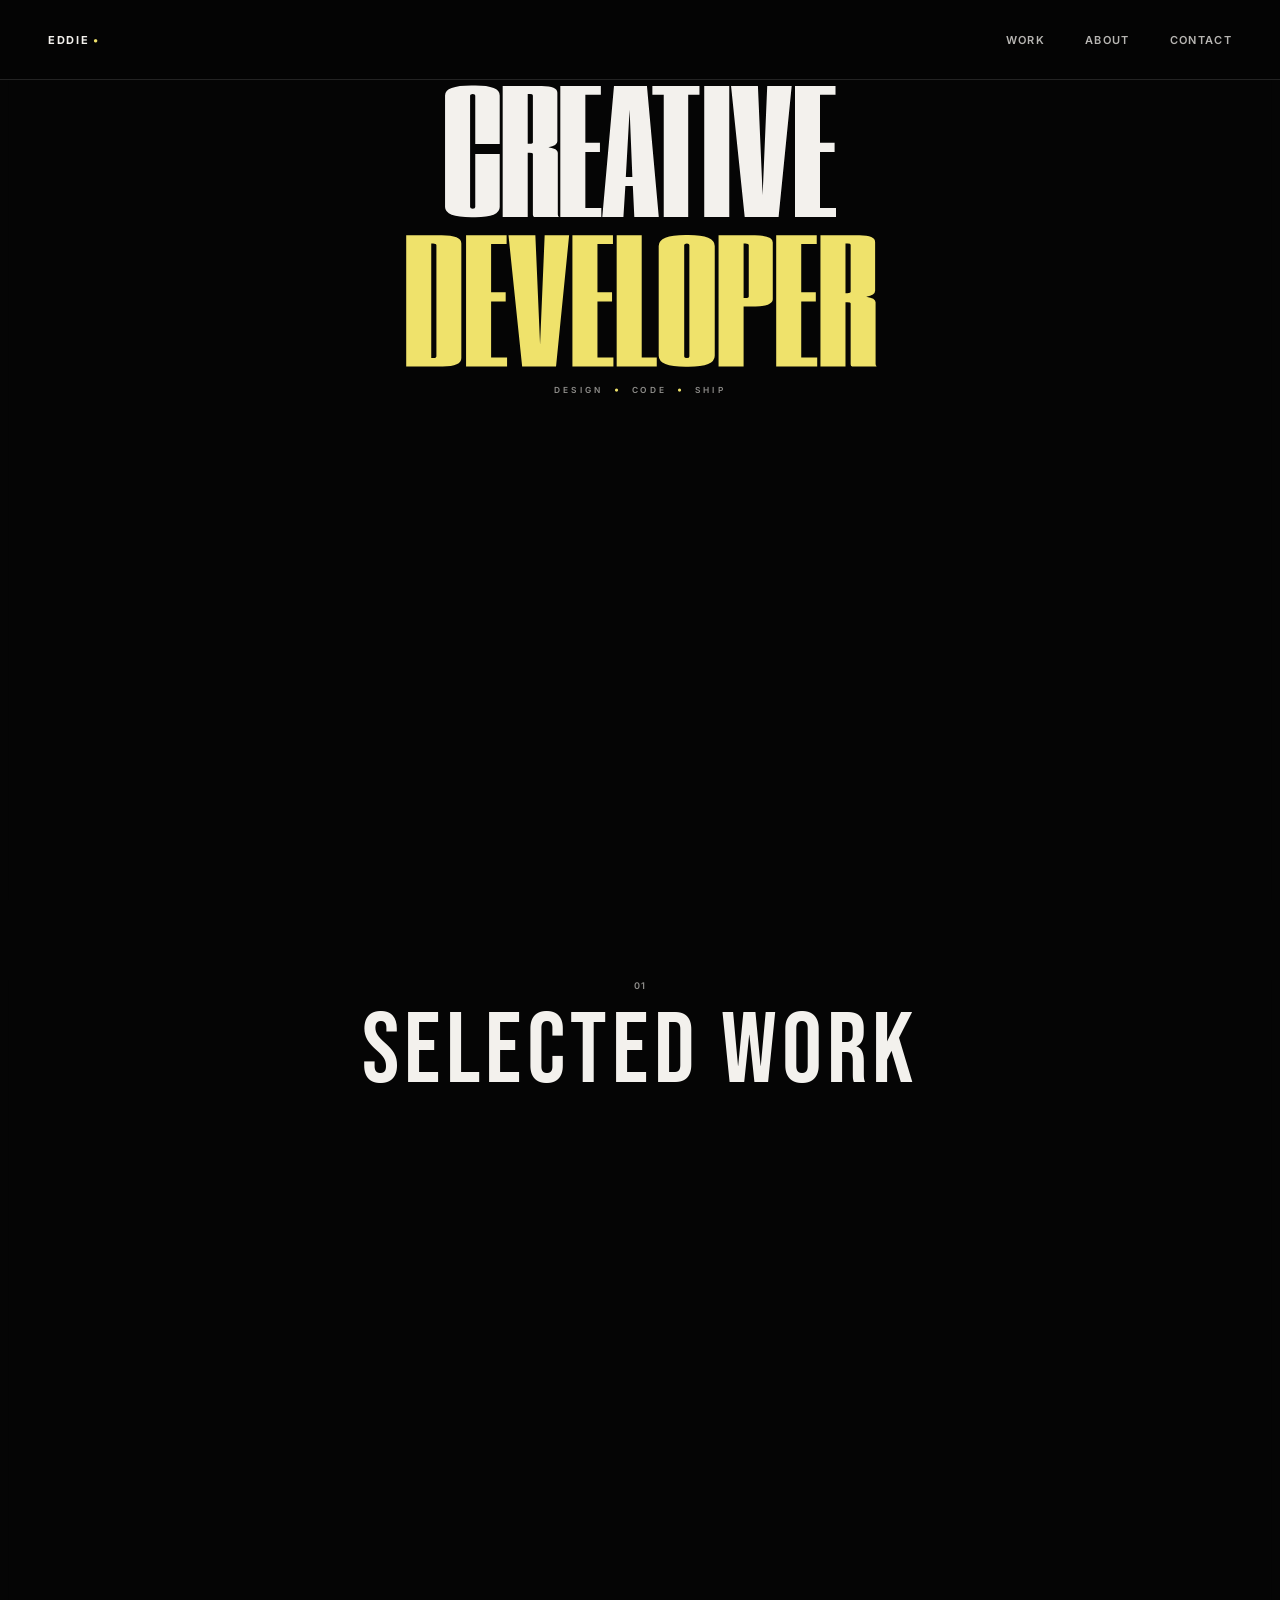
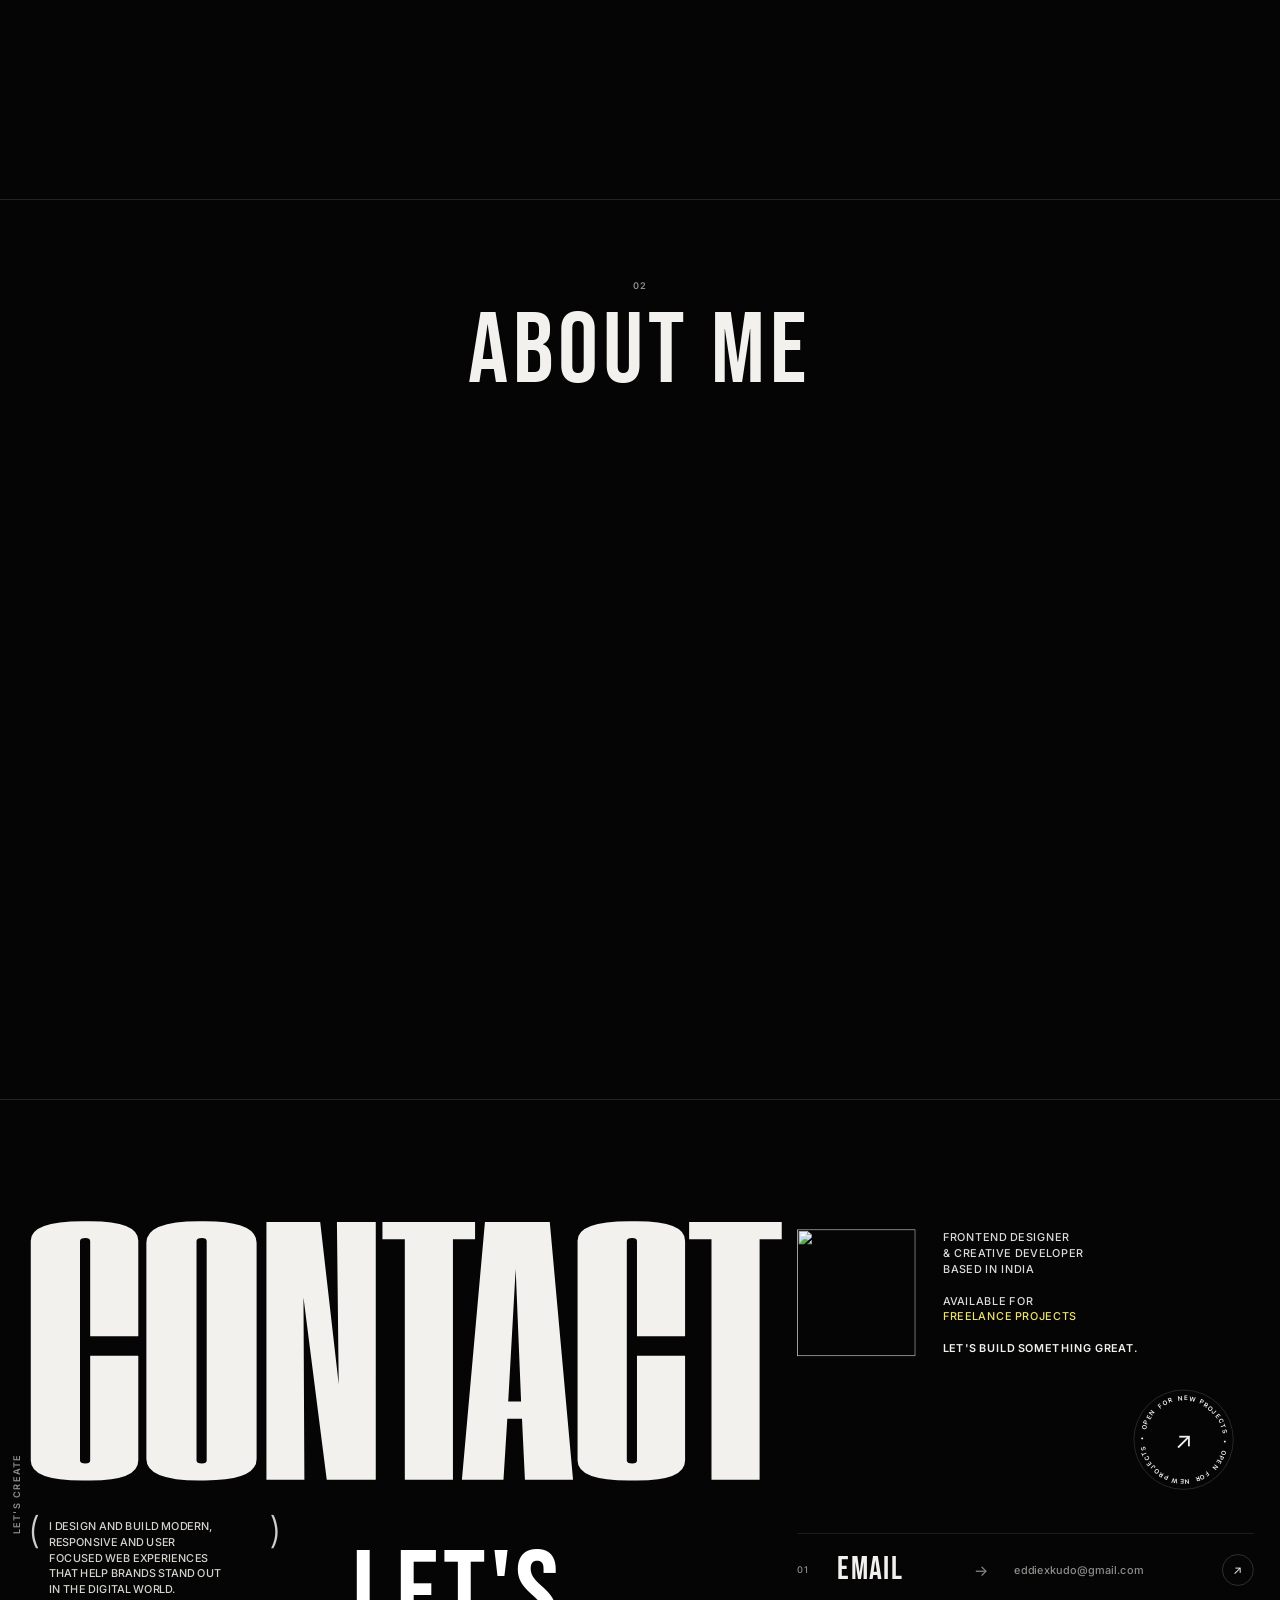
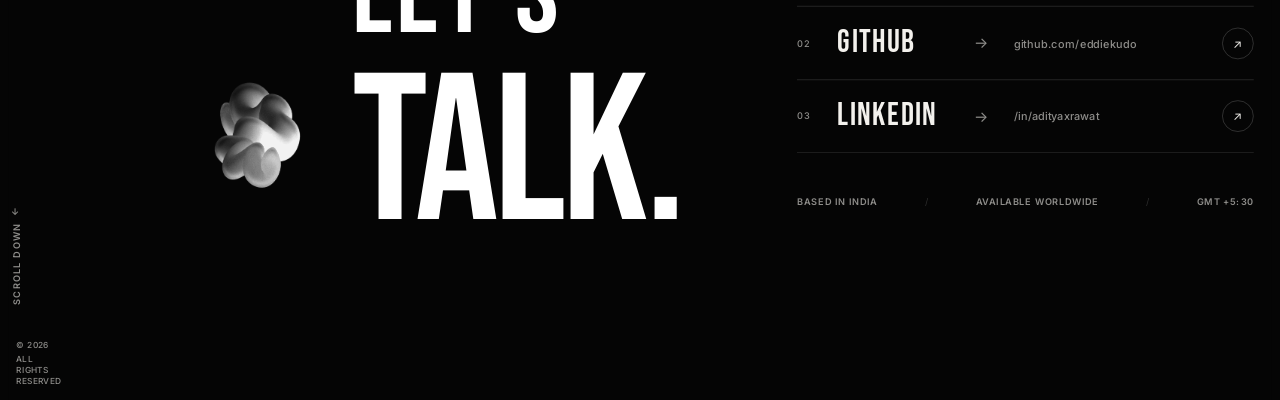
==== commit 122d603a: "Enforce 1512x982 fixed resolution for all sections and add auto-scaling script" ====
--- a/figma-ready.html
+++ b/figma-ready.html
@@ -38,6 +38,14 @@
   box-sizing: border-box;
   margin: 0;
   padding: 0;
+  /* Hide scrollbar for IE, Edge and Firefox */
+  -ms-overflow-style: none;  /* IE and Edge */
+  scrollbar-width: none;  /* Firefox */
+}
+
+/* Hide scrollbar for Chrome, Safari and Opera */
+*::-webkit-scrollbar {
+  display: none;
 }
 
 html {
@@ -111,20 +119,34 @@
 /* Multi-Section Styles */
 .section {
   position: relative;
-  min-height: 100vh;
+  height: 100vh;
   width: 100%;
   display: flex;
-  box-sizing: border-box;
-  scroll-margin-top: 80px;
-}
-
-/* Home Section Specifics */
-.section-home {
-  flex-direction: column;
   justify-content: center;
   align-items: center;
   background-color: var(--bg);
-  padding-top: 80px;
+  box-sizing: border-box;
+  padding-top: 80px; /* Offset for fixed header */
+  scroll-margin-top: 80px;
+  overflow: hidden;
+}
+
+/* The actual 1512x982 canvas container */
+.viewport-container {
+  width: 1512px;
+  height: 982px;
+  position: relative;
+  flex-shrink: 0;
+  overflow: hidden;
+  box-sizing: border-box;
+  background-color: var(--bg);
+  transform: scale(var(--viewport-scale, 1));
+  transform-origin: center center;
+}
+
+/* Home Section Specifics */
+.section-home {
+  background-color: var(--bg);
 }
 
 .home-center {
@@ -138,9 +160,9 @@
 .home-title {
   font-family: var(--font-display);
   font-weight: 900;
-  font-size: clamp(50px, 14vw, 240px);
+  font-size: 211px;
   line-height: 0.85;
-  letter-spacing: -0.01vw;
+  letter-spacing: -0.15px;
   text-align: center;
   display: flex;
   flex-direction: column;
@@ -159,7 +181,7 @@
 }
 
 .home-bottom {
-  padding-bottom: 4vh;
+  padding-bottom: 40px;
   width: 100%;
   text-align: center;
   flex-shrink: 0;
@@ -197,7 +219,7 @@
 }
 
 .section-idx {
-  font-size: clamp(10px, 0.75vw, 13px);
+  font-size: 11px;
   font-weight: 600;
   letter-spacing: 0.15em;
   color: var(--muted);
@@ -207,7 +229,7 @@
 .section-heading {
   font-family: 'Bebas Neue', sans-serif;
   font-weight: 400;
-  font-size: clamp(40px, 8vw, 120px);
+  font-size: 120px;
   line-height: 1.0;
   letter-spacing: 0.05em;
   color: var(--text);
@@ -765,6 +787,7 @@
     gap: 24px;
   }
   .section {
+    padding-top: 64px;
     scroll-margin-top: 64px;
   }
   .page {
@@ -912,96 +935,103 @@
   }
 }
 
-/* Proportional Scaling Overrides for Desktop aspect ratios */
-@media (min-width: 1200px) {
-  .page {
-    padding: 2.1vh 1.4vw 1.6vh;
-    max-width: 100%;
-    width: 100%;
-    min-height: 100vh;
-    box-sizing: border-box;
-    display: flex;
-    flex-direction: column;
-    justify-content: center;
-  }
-  
-  .hero {
-    grid-template-columns: 61.8% 1fr;
-    gap: 1vw;
-    margin-top: 2.6vh;
-  }
-  
-  .left-col {
-    padding-left: 0;
-  }
-  
-  .sidebar-info {
-    position: absolute;
-    left: -0.8vw;
-    width: 1.5vw;
-  }
-  
-  .contact-title {
-    font-size: 27.5vw;
-    margin-bottom: 2.6vh;
-  }
-  
-  .left-subgrid {
-    grid-template-columns: 39.8% 1fr;
-    column-gap: 3.2%;
-  }
-  
-  .intro-box {
-    max-width: 85%;
-    padding: 0 1.8vw;
-  }
-  
-  .intro-text {
-    font-size: clamp(12px, 0.85vw, 16px);
-  }
-  
-  .paren {
-    font-size: clamp(36px, 2.9vw, 56px);
-  }
-  
-  .paren-left {
-    left: 0.2vw;
-    top: -0.5vw;
-  }
-  
-  .paren-right {
-    right: 0.2vw;
-    top: -0.5vw;
-  }
-  
-  .hand-card {
-    width: 46%;
-  }
-  
-  .lets-text {
-    font-size: 9.25vw;
-    line-height: 1.357;
-    letter-spacing: 0.3vw;
-  }
-  
-  .talk-text {
-    font-size: 16.5vw;
-    line-height: 0.76;
-    letter-spacing: -0.33vw;
-  }
-  
-  .wheel-wrapper {
-    width: 9.4vw;
-    height: 10vw;
-  }
-  
-  .bio-paragraph {
-    font-size: clamp(12px, 0.85vw, 16px);
-  }
-  
-  .bio-cta {
-    font-size: clamp(12px, 0.85vw, 16px);
-  }
+/* Locked 1512x982 Design Canvas Rules */
+.viewport-container .page {
+  padding: 21px 21px 16px;
+  width: 100%;
+  height: 100%;
+  min-height: 100%;
+  display: flex;
+  flex-direction: column;
+  justify-content: center;
+  box-sizing: border-box;
+}
+
+.viewport-container .hero {
+  grid-template-columns: 61.8% 1fr;
+  gap: 15px;
+  margin-top: 26px;
+}
+
+.viewport-container .left-col {
+  padding-left: 0;
+}
+
+.viewport-container .sidebar-info {
+  position: absolute;
+  left: -12px;
+  width: 23px;
+}
+
+.viewport-container .contact-title {
+  font-size: 415px;
+  margin-bottom: 26px;
+  font-family: var(--font-display);
+  font-weight: 900;
+  line-height: 0.8;
+  letter-spacing: -0.15px;
+  text-transform: uppercase;
+  color: var(--text);
+  display: inline-block;
+  transform: scaleX(2.67);
+  transform-origin: left center;
+}
+
+.viewport-container .left-subgrid {
+  grid-template-columns: 39.8% 1fr;
+  column-gap: 3.2%;
+}
+
+.viewport-container .intro-box {
+  max-width: 85%;
+  padding: 0 27px;
+}
+
+.viewport-container .intro-text {
+  font-size: 13px;
+}
+
+.viewport-container .paren {
+  font-size: 44px;
+}
+
+.viewport-container .paren-left {
+  left: 3px;
+  top: -8px;
+}
+
+.viewport-container .paren-right {
+  right: 3px;
+  top: -8px;
+}
+
+.viewport-container .hand-card {
+  width: 46%;
+}
+
+.viewport-container .lets-text {
+  font-size: 140px;
+  line-height: 1.357;
+  letter-spacing: 4.5px;
+}
+
+.viewport-container .talk-text {
+  font-size: 250px;
+  line-height: 0.76;
+  letter-spacing: -5px;
+}
+
+.viewport-container .wheel-wrapper {
+  width: 142px;
+  height: 152px;
+}
+
+.viewport-container .bio-paragraph {
+  font-size: 13px;
+}
+
+.viewport-container .bio-cta {
+  font-size: 13px;
 }
 
 </style>
@@ -1019,36 +1049,43 @@
 
   <!-- Section 1: Home -->
   <section id="home" class="section section-home">
-    <div class="home-center">
-      <h1 class="home-title">
-        <span class="line-white">CREATIVE</span>
-        <span class="line-yellow">DEVELOPER</span>
-      </h1>
-    </div>
-    <div class="home-bottom">
-      <p class="tagline">DESIGN <span class="dot">•</span> CODE <span class="dot">•</span> SHIP</p>
+    <div class="viewport-container">
+      <div class="home-center">
+        <h1 class="home-title">
+          <span class="line-white">CREATIVE</span>
+          <span class="line-yellow">DEVELOPER</span>
+        </h1>
+      </div>
+      <div class="home-bottom">
+        <p class="tagline">DESIGN <span class="dot">•</span> CODE <span class="dot">•</span> SHIP</p>
+      </div>
     </div>
   </section>
 
   <!-- Section 2: Work -->
   <section id="work" class="section section-minimalist">
-    <div class="section-center">
-      <span class="section-idx">01</span>
-      <h2 class="section-heading">SELECTED WORK</h2>
+    <div class="viewport-container">
+      <div class="section-center">
+        <span class="section-idx">01</span>
+        <h2 class="section-heading">SELECTED WORK</h2>
+      </div>
     </div>
   </section>
 
   <!-- Section 3: About -->
   <section id="about" class="section section-minimalist">
-    <div class="section-center">
-      <span class="section-idx">02</span>
-      <h2 class="section-heading">ABOUT ME</h2>
+    <div class="viewport-container">
+      <div class="section-center">
+        <span class="section-idx">02</span>
+        <h2 class="section-heading">ABOUT ME</h2>
+      </div>
     </div>
   </section>
 
   <!-- Section 4: Contact -->
   <section id="contact" class="section section-contact">
-    <div class="page">
+    <div class="viewport-container">
+      <div class="page">
 
 
     <!-- Main Layout Grid -->
@@ -1169,6 +1206,7 @@
       </aside>
     </div>
   </div>
+</div>
 </section>
 
   <script>
@@ -1183,6 +1221,25 @@
       const angle = i * step;
       return `<span style="transform: rotate(${angle}deg) translate(${radius}px) rotate(90deg)">${ch}</span>`;
     }).join("");
+
+    // Dynamic viewport auto-scaling for 1512x982 design canvas
+    function resizePages() {
+      const targetWidth = 1512;
+      const targetHeight = 982;
+      
+      const header = document.querySelector('.global-header');
+      const headerHeight = header ? header.offsetHeight : 80;
+      
+      const scaleX = window.innerWidth / targetWidth;
+      const scaleY = (window.innerHeight - headerHeight) / targetHeight;
+      const scale = Math.min(scaleX, scaleY);
+      
+      document.documentElement.style.setProperty('--viewport-scale', scale);
+    }
+
+    window.addEventListener('resize', resizePages);
+    window.addEventListener('DOMContentLoaded', resizePages);
+    resizePages(); // Run immediately on load
   </script>
 </body>
 </html>
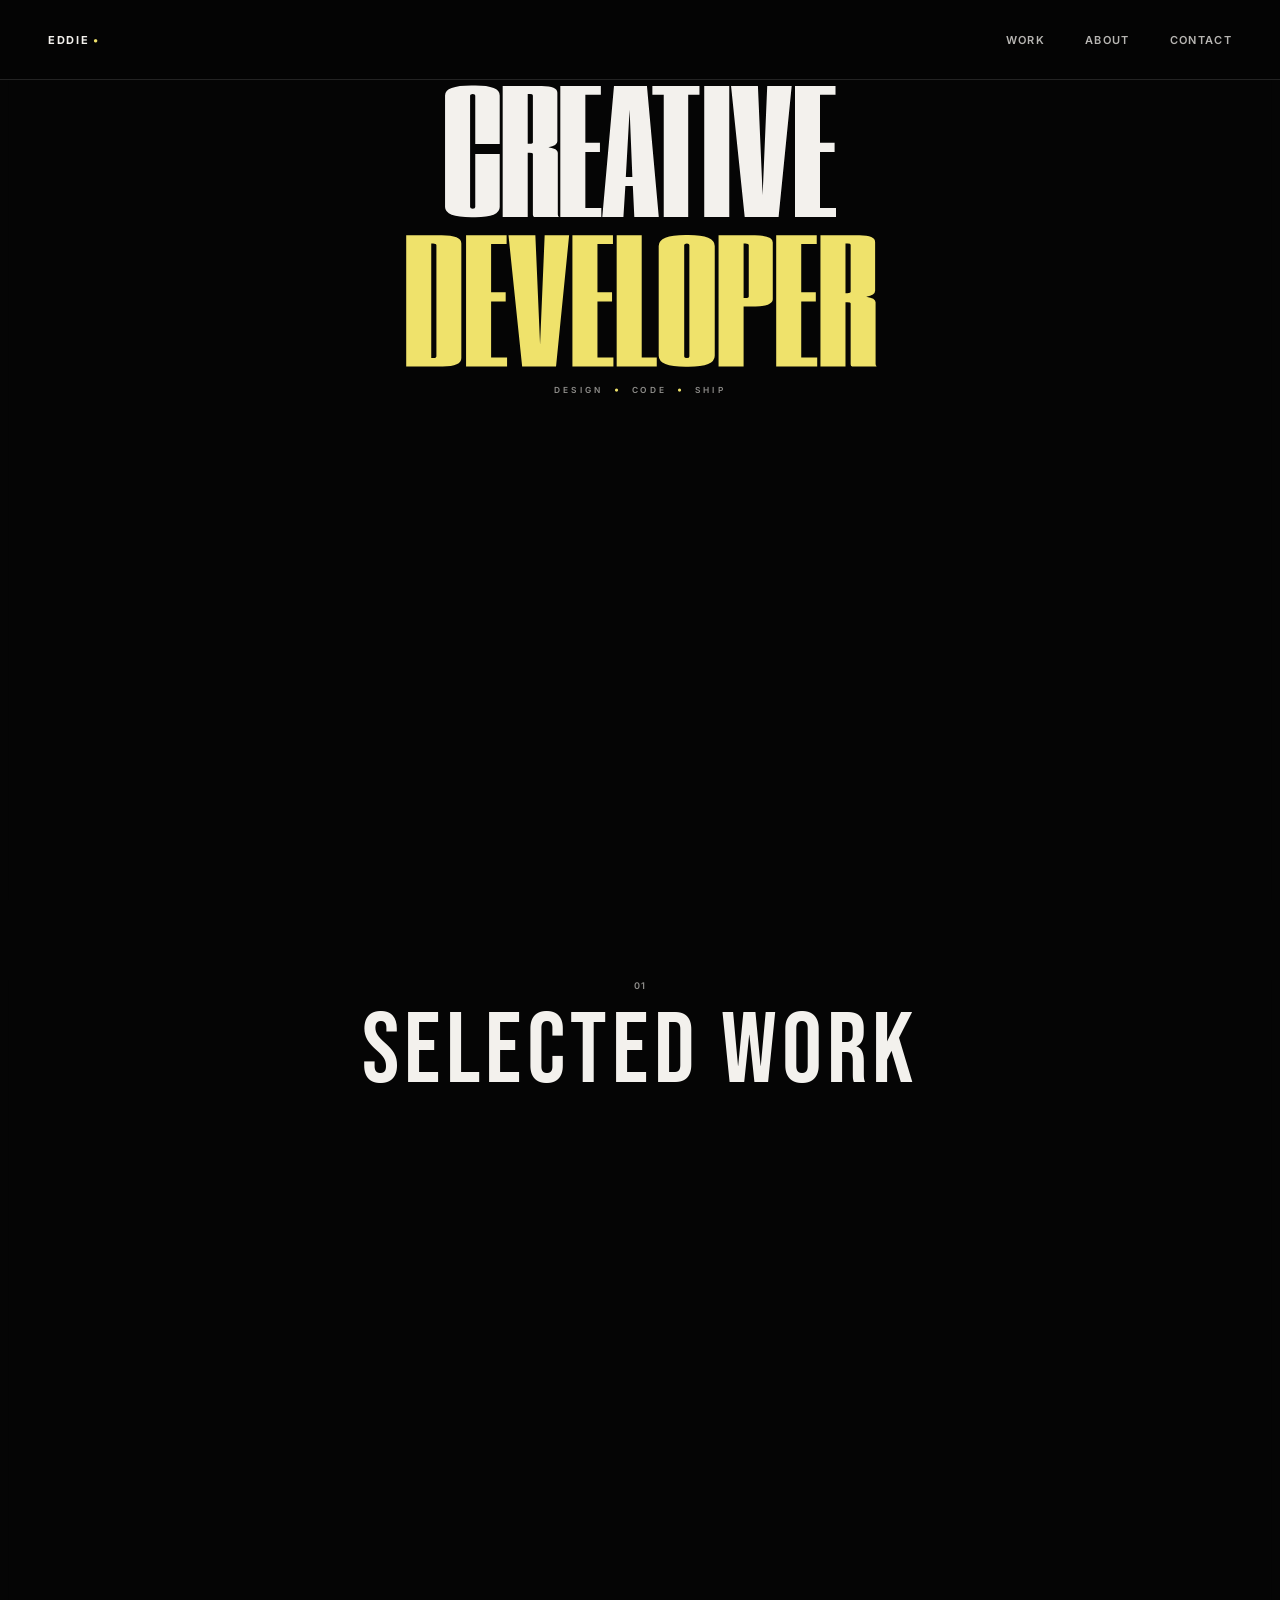
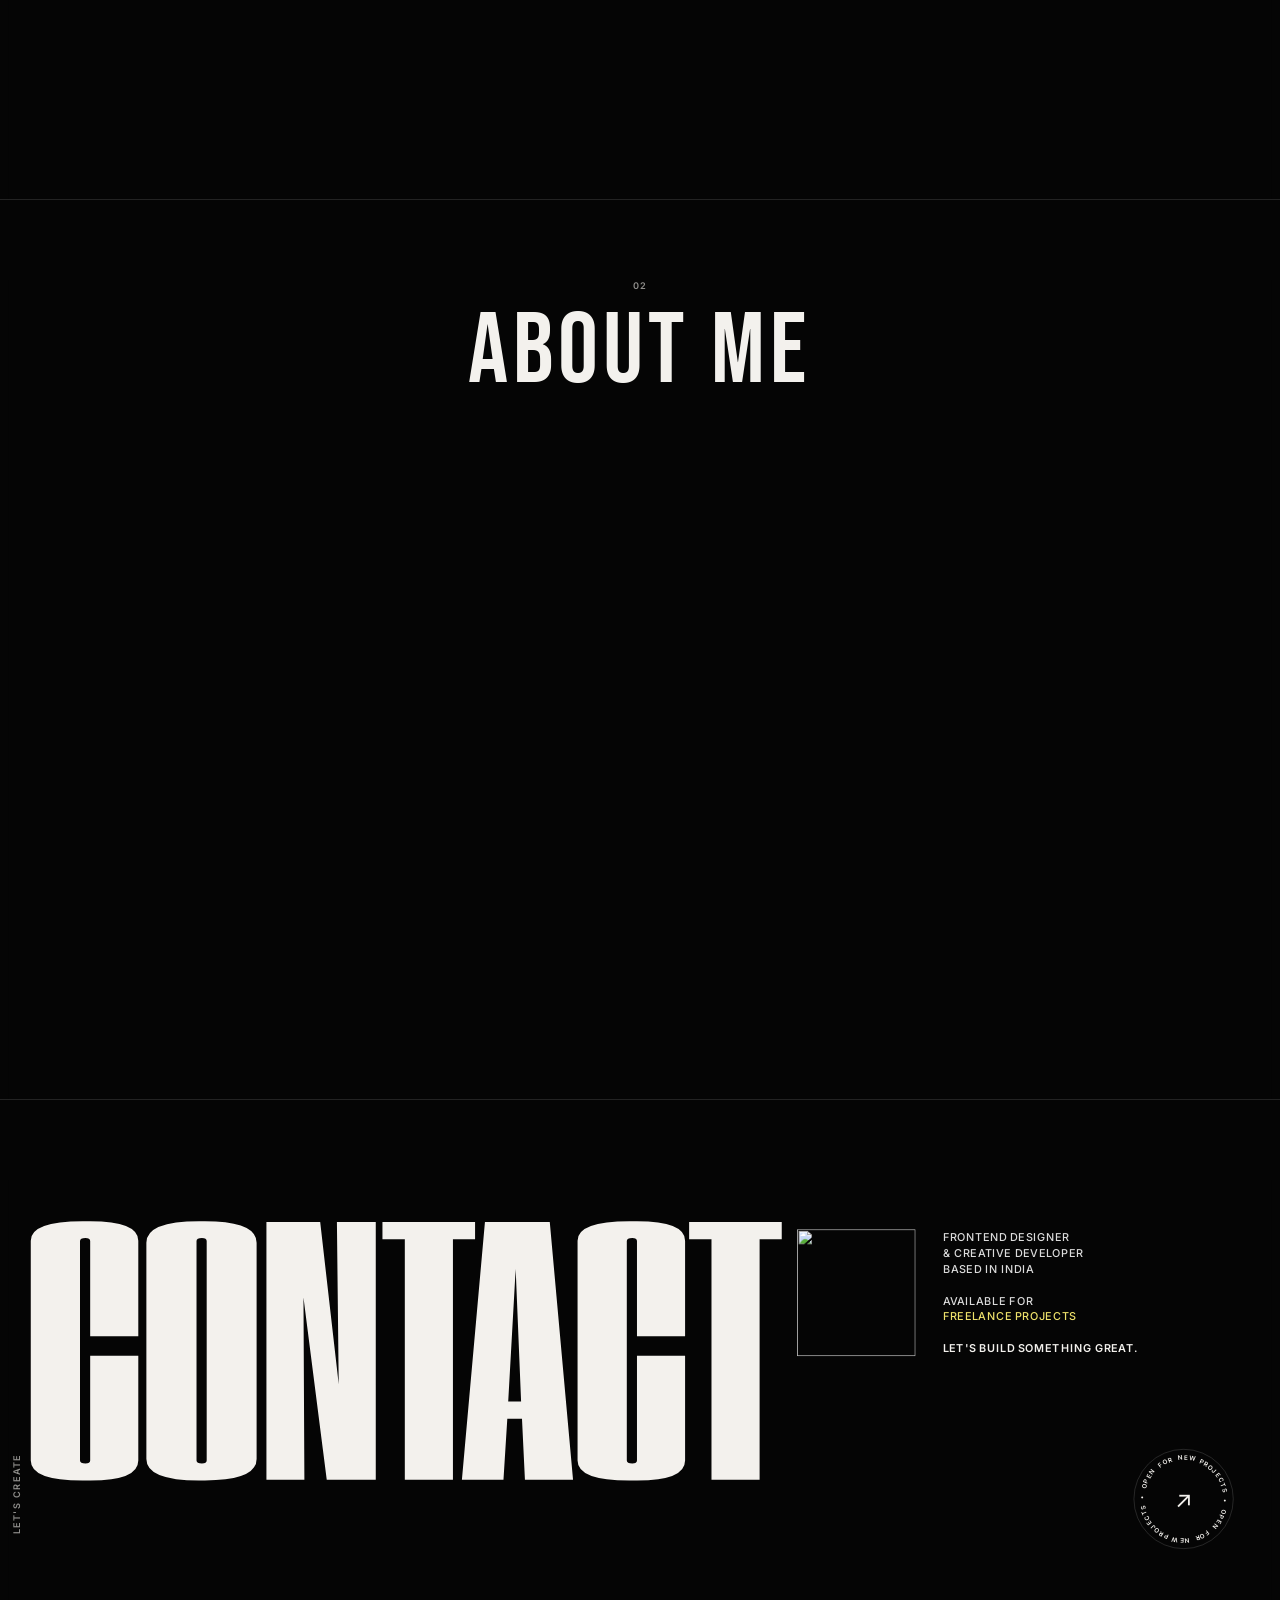
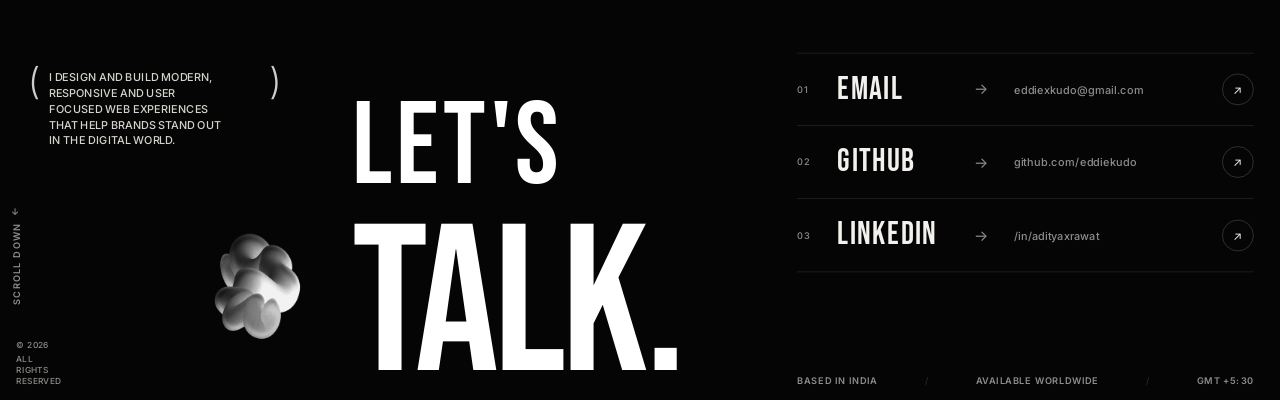
==== commit 2cf038cf: "Optimize Contact page vertical spacing and fit elements to the 1512x982 frame" ====
--- a/figma-ready.html
+++ b/figma-ready.html
@@ -943,7 +943,7 @@
   min-height: 100%;
   display: flex;
   flex-direction: column;
-  justify-content: center;
+  justify-content: space-between;
   box-sizing: border-box;
 }
 
@@ -951,10 +951,27 @@
   grid-template-columns: 61.8% 1fr;
   gap: 15px;
   margin-top: 26px;
+  height: calc(100% - 26px);
 }
 
 .viewport-container .left-col {
   padding-left: 0;
+  height: 100%;
+}
+
+.viewport-container .left-content {
+  height: 100%;
+  display: flex;
+  flex-direction: column;
+  justify-content: space-between;
+}
+
+.viewport-container .right-col {
+  height: 100%;
+  display: flex;
+  flex-direction: column;
+  justify-content: space-between;
+  padding-top: 12px;
 }
 
 .viewport-container .sidebar-info {
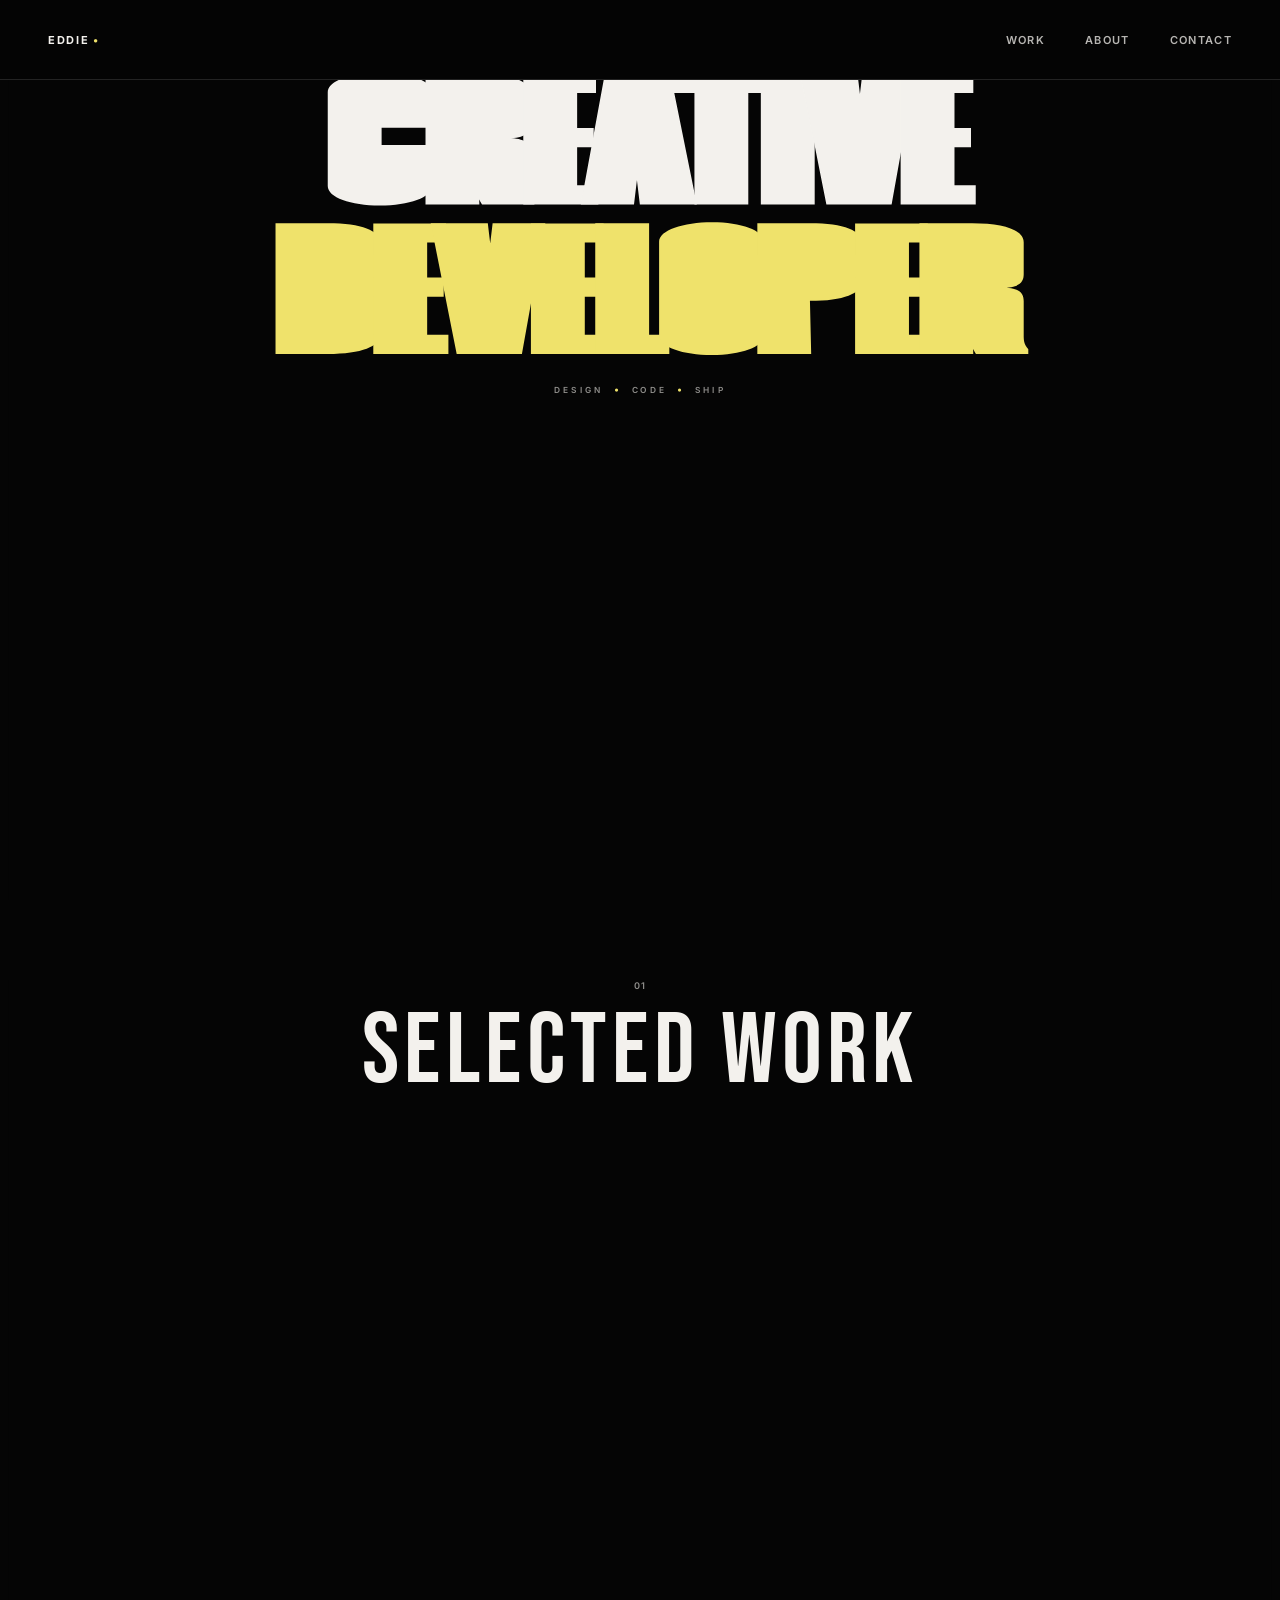
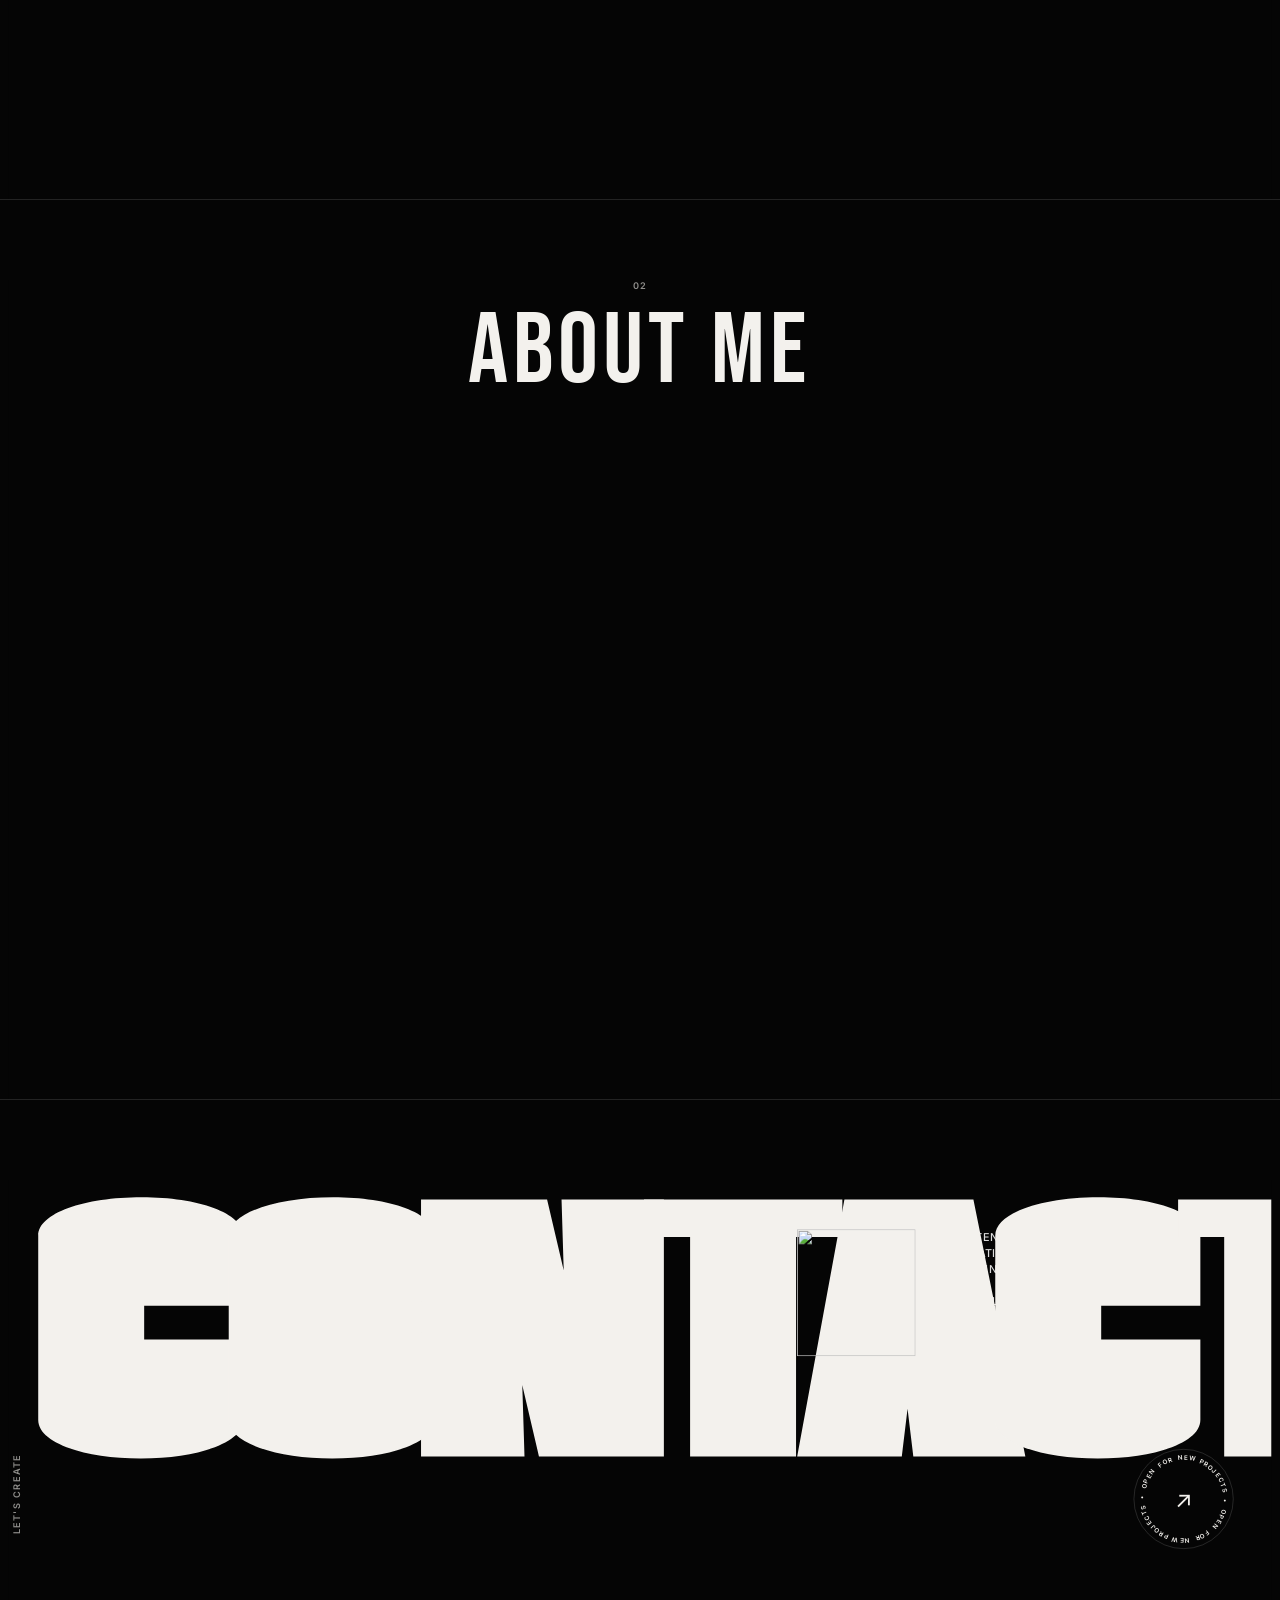
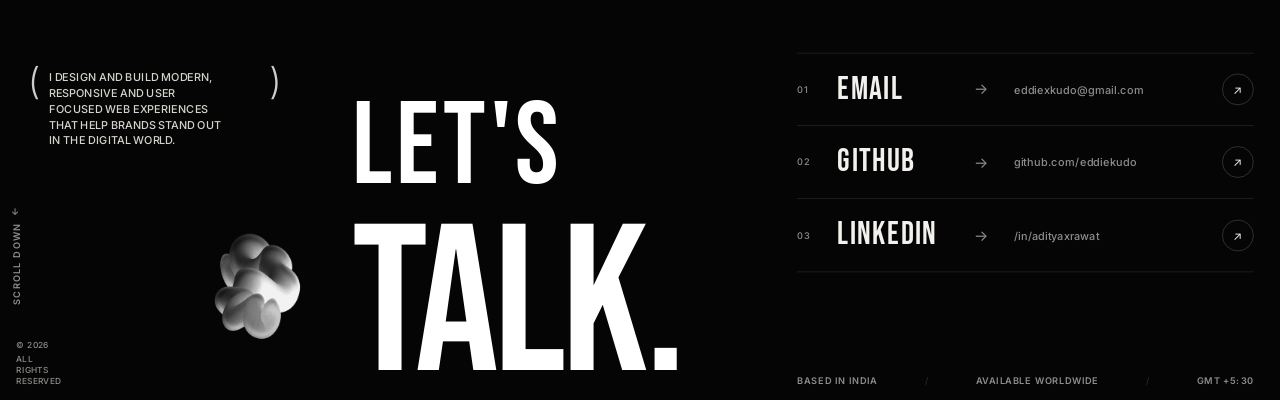
==== commit 2be1c343: "Replace Druk Condensed Super font with Humane Medium font everywhere" ====
--- a/figma-ready.html
+++ b/figma-ready.html
@@ -9,13 +9,8 @@
   <link href="https://fonts.googleapis.com/css2?family=Antonio:wght@700&family=Bebas+Neue&family=Saira+Extra+Condensed:wght@700;800&family=Inter:wght@300;400;500;600;700&display=swap" rel="stylesheet">
   <style>
 @font-face {
-  font-family: "Druk Condensed Super";
-  src: url("assets/fonts/DrukXXCond-Super.woff2") format("woff2"),
-       url("assets/fonts/DrukXXCond-Super-Trial.otf") format("opentype"),
-       url("assets/fonts/DrukXXCond-Super.woff") format("woff"),
-       url("assets/fonts/DrukXXCond-Super.ttf") format("truetype"),
-       url("assets/fonts/DrukXXCond-Super.otf") format("opentype");
-  font-weight: 900;
+  font-family: "Humane Medium";
+  src: url("assets/fonts/Humane-Medium.otf") format("opentype");
   font-style: normal;
   font-display: swap;
 }
@@ -28,7 +23,7 @@
   --line: rgba(255, 255, 255, 0.12);
   --line-strong: rgba(255, 255, 255, 0.28);
   --accent: #efe26b; /* Accent warm yellow */
-  --font-display: "Druk Condensed Super", "Antonio", "Saira Extra Condensed", "Bebas Neue", sans-serif;
+  --font-display: "Humane Medium", "Antonio", "Saira Extra Condensed", "Bebas Neue", sans-serif;
   --font-body: "Inter", sans-serif;
   --transition-smooth: all 0.4s cubic-bezier(0.25, 1, 0.5, 1);
 }
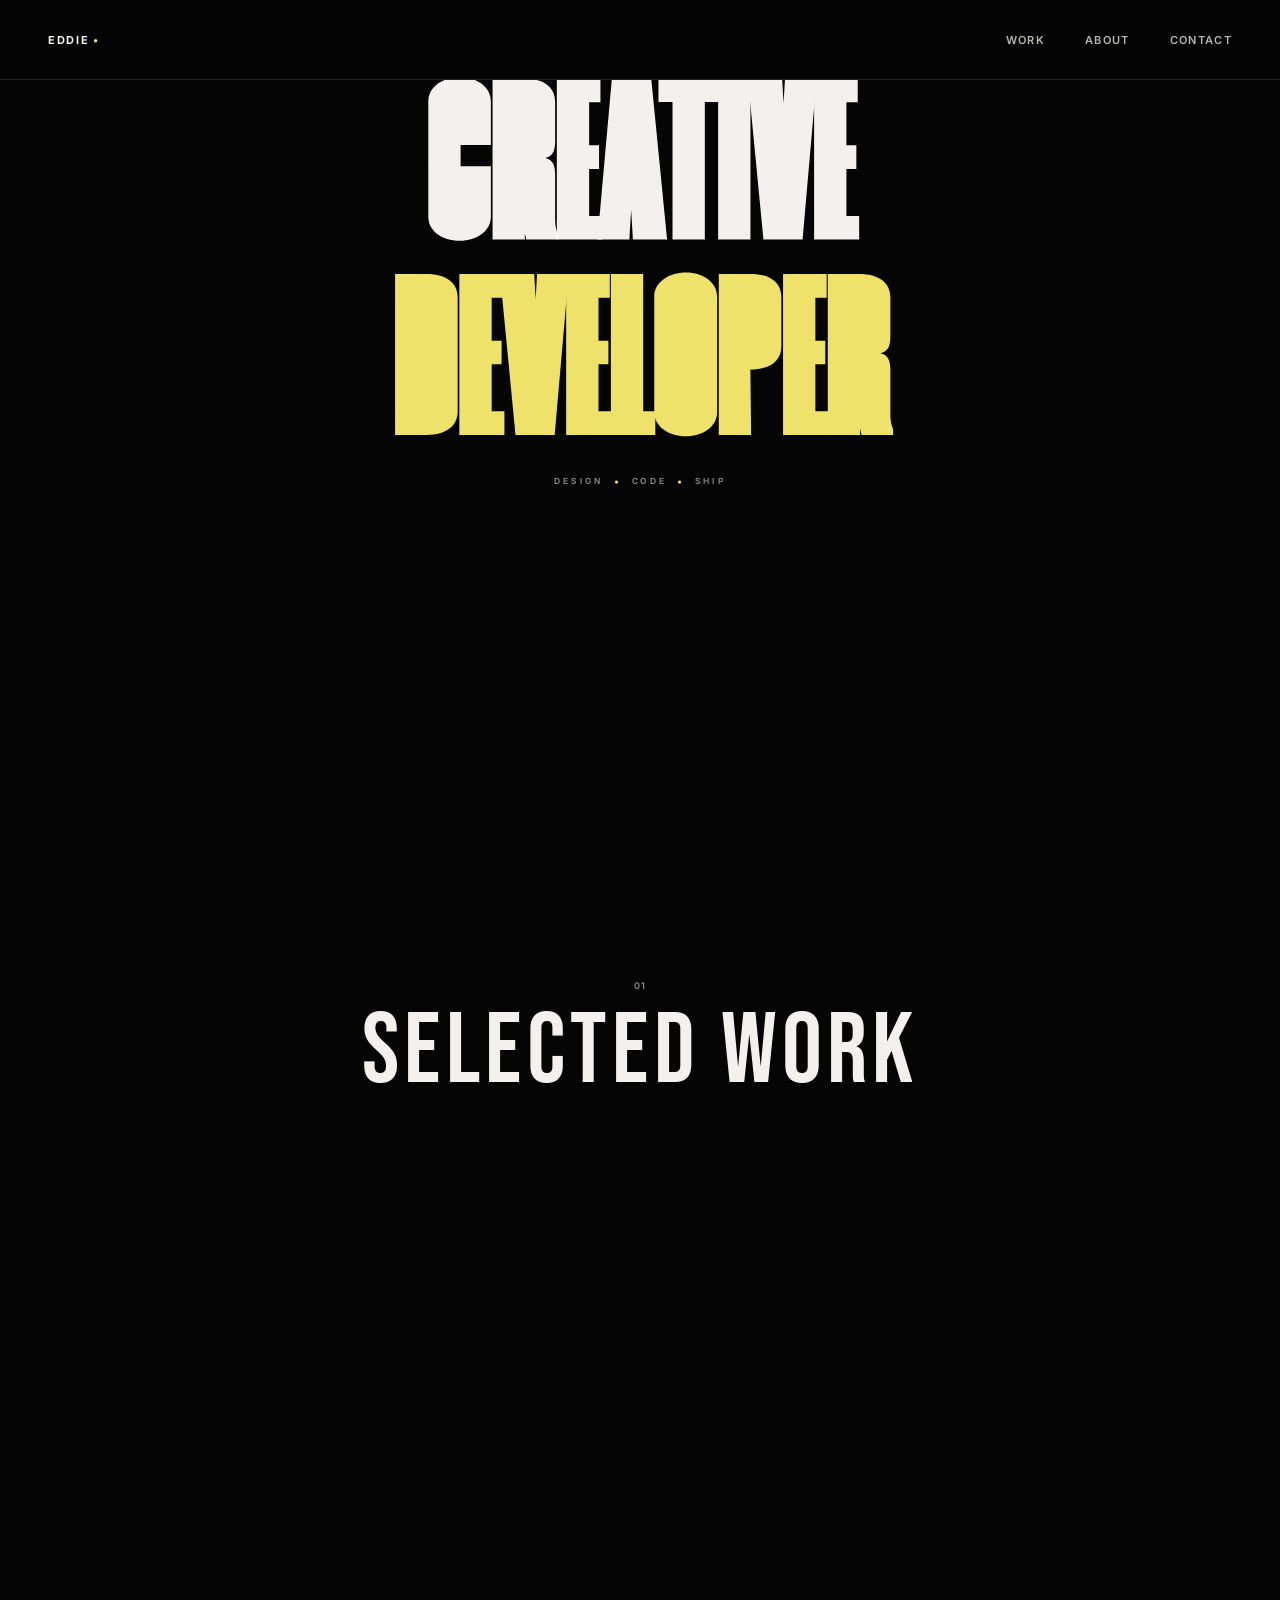
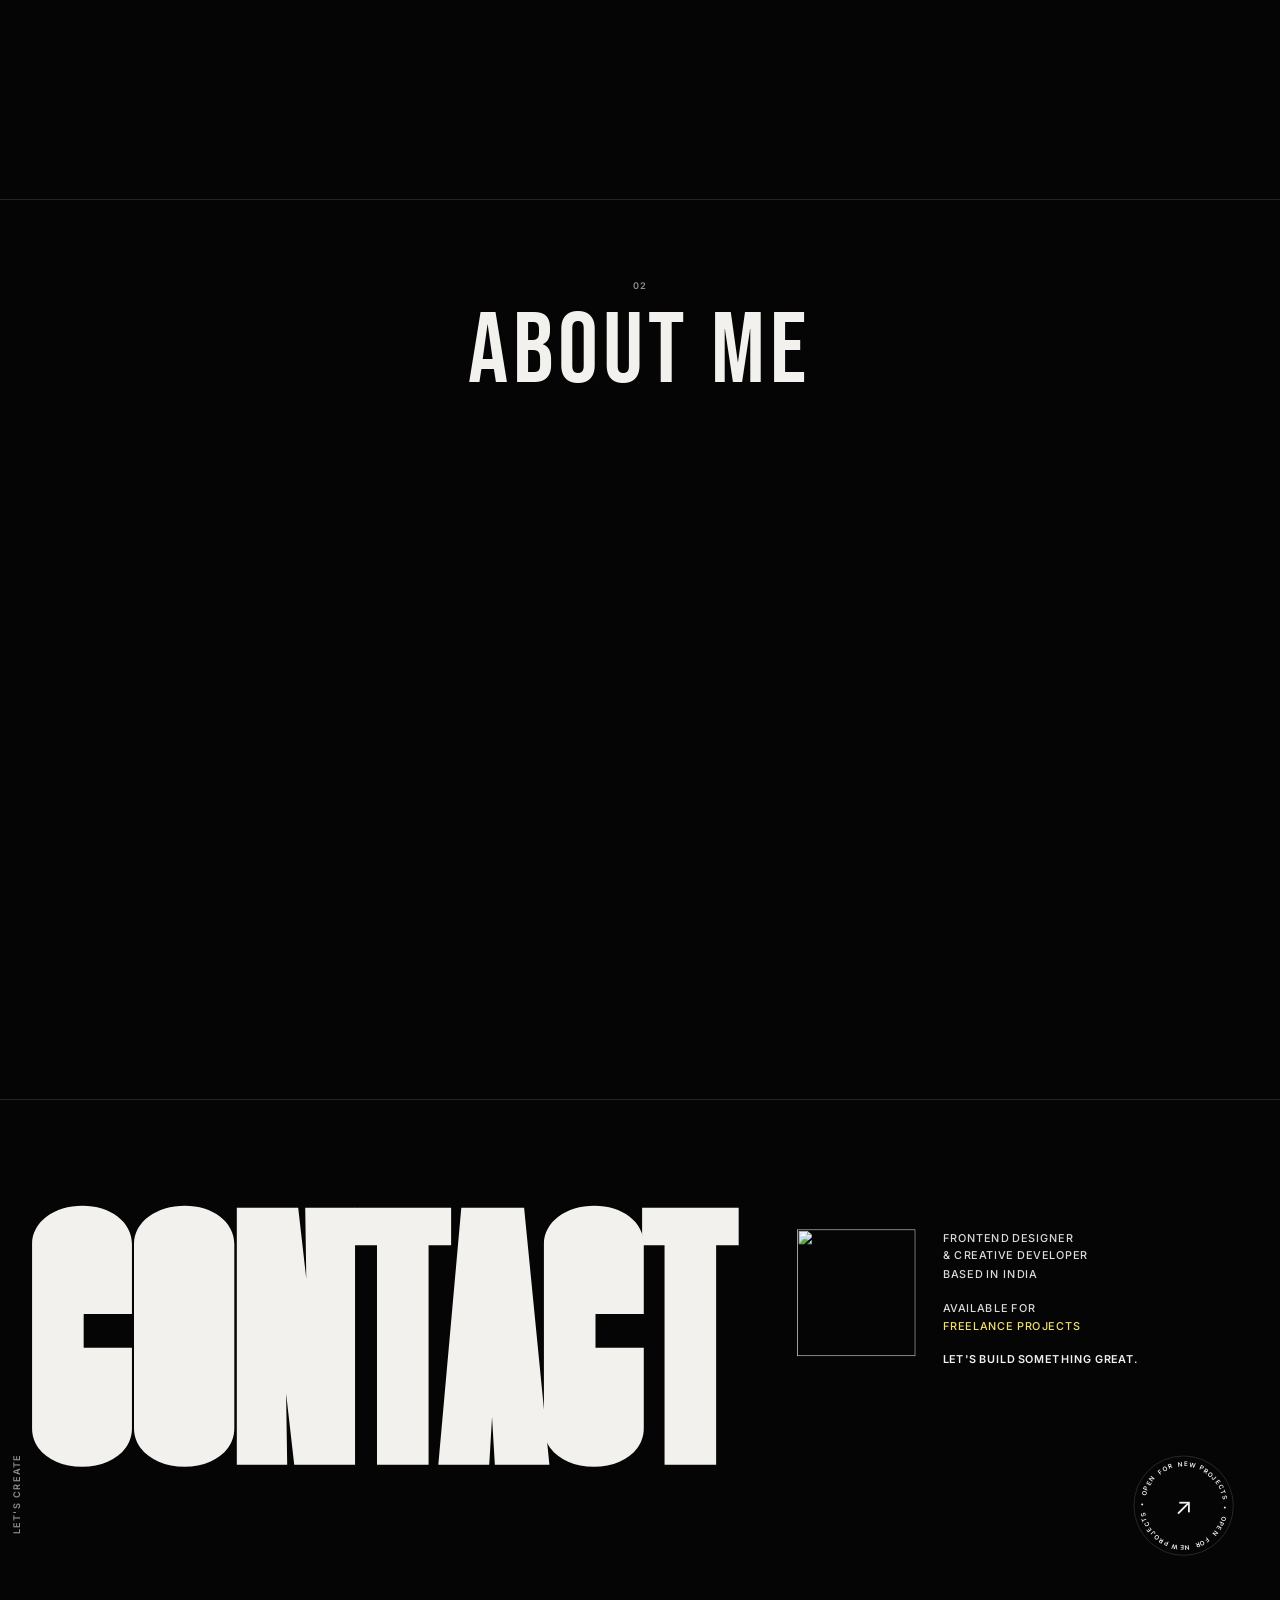
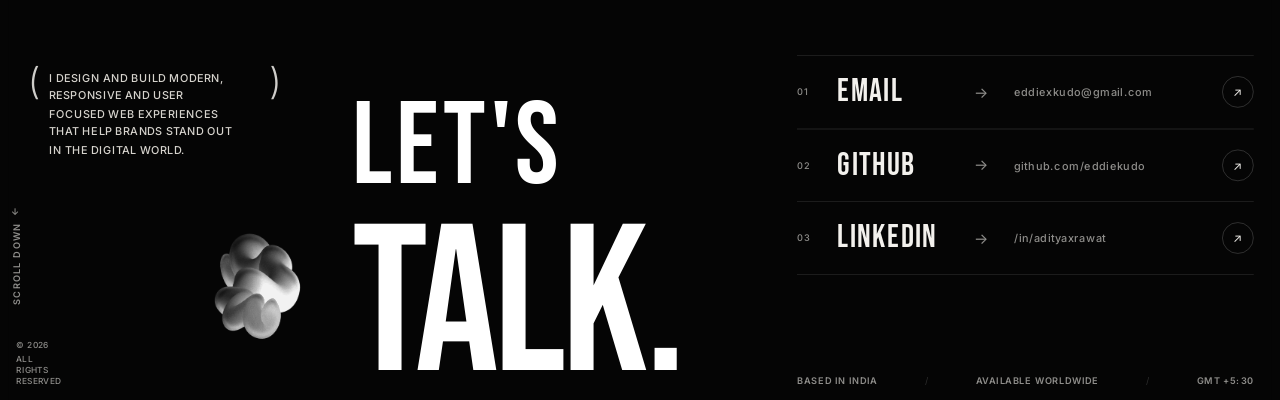
==== commit 0caf557a: "Fine-tune display text scaling, letter-spacing, and adjust body text line-height for better readabil" ====
--- a/figma-ready.html
+++ b/figma-ready.html
@@ -155,14 +155,14 @@
 .home-title {
   font-family: var(--font-display);
   font-weight: 900;
-  font-size: 211px;
-  line-height: 0.85;
-  letter-spacing: -0.15px;
+  font-size: 260px;
+  line-height: 0.9;
+  letter-spacing: 0.02em;
   text-align: center;
   display: flex;
   flex-direction: column;
   align-items: center;
-  transform: scaleX(2.67);
+  transform: scaleX(1.30);
   transform-origin: center center;
   color: var(--text);
 }
@@ -364,13 +364,13 @@
   font-family: var(--font-display);
   font-weight: 900;
   font-size: clamp(80px, 27.5vw, 415px);
-  line-height: 0.8;
-  letter-spacing: -0.01vw;
+  line-height: 0.85;
+  letter-spacing: 0.02em;
   text-transform: uppercase;
   color: var(--text);
   margin-bottom: 40px;
   display: inline-block;
-  transform: scaleX(2.67);
+  transform: scaleX(1.30);
   transform-origin: left center;
 }
 
@@ -413,8 +413,8 @@
 .intro-text {
   font-size: 13px;
   font-weight: 500;
-  line-height: 1.45;
-  letter-spacing: 0.01em;
+  line-height: 1.65;
+  letter-spacing: 0.05em;
   color: #d6d3cd;
   text-transform: uppercase;
 }
@@ -529,8 +529,8 @@
 .bio-paragraph {
   font-size: 13px;
   font-weight: 500;
-  line-height: 1.45;
-  letter-spacing: 0.06em;
+  line-height: 1.65;
+  letter-spacing: 0.08em;
   color: #dbdbdb;
   text-transform: uppercase;
 }
@@ -652,7 +652,7 @@
 .row-value {
   font-size: 13px;
   font-weight: 500;
-  letter-spacing: 0.02em;
+  letter-spacing: 0.06em;
   color: var(--muted);
   transition: color 0.3s ease, transform 0.4s cubic-bezier(0.25, 1, 0.5, 1);
 }
@@ -980,12 +980,12 @@
   margin-bottom: 26px;
   font-family: var(--font-display);
   font-weight: 900;
-  line-height: 0.8;
-  letter-spacing: -0.15px;
+  line-height: 0.85;
+  letter-spacing: 0.02em;
   text-transform: uppercase;
   color: var(--text);
   display: inline-block;
-  transform: scaleX(2.67);
+  transform: scaleX(1.30);
   transform-origin: left center;
 }
 
